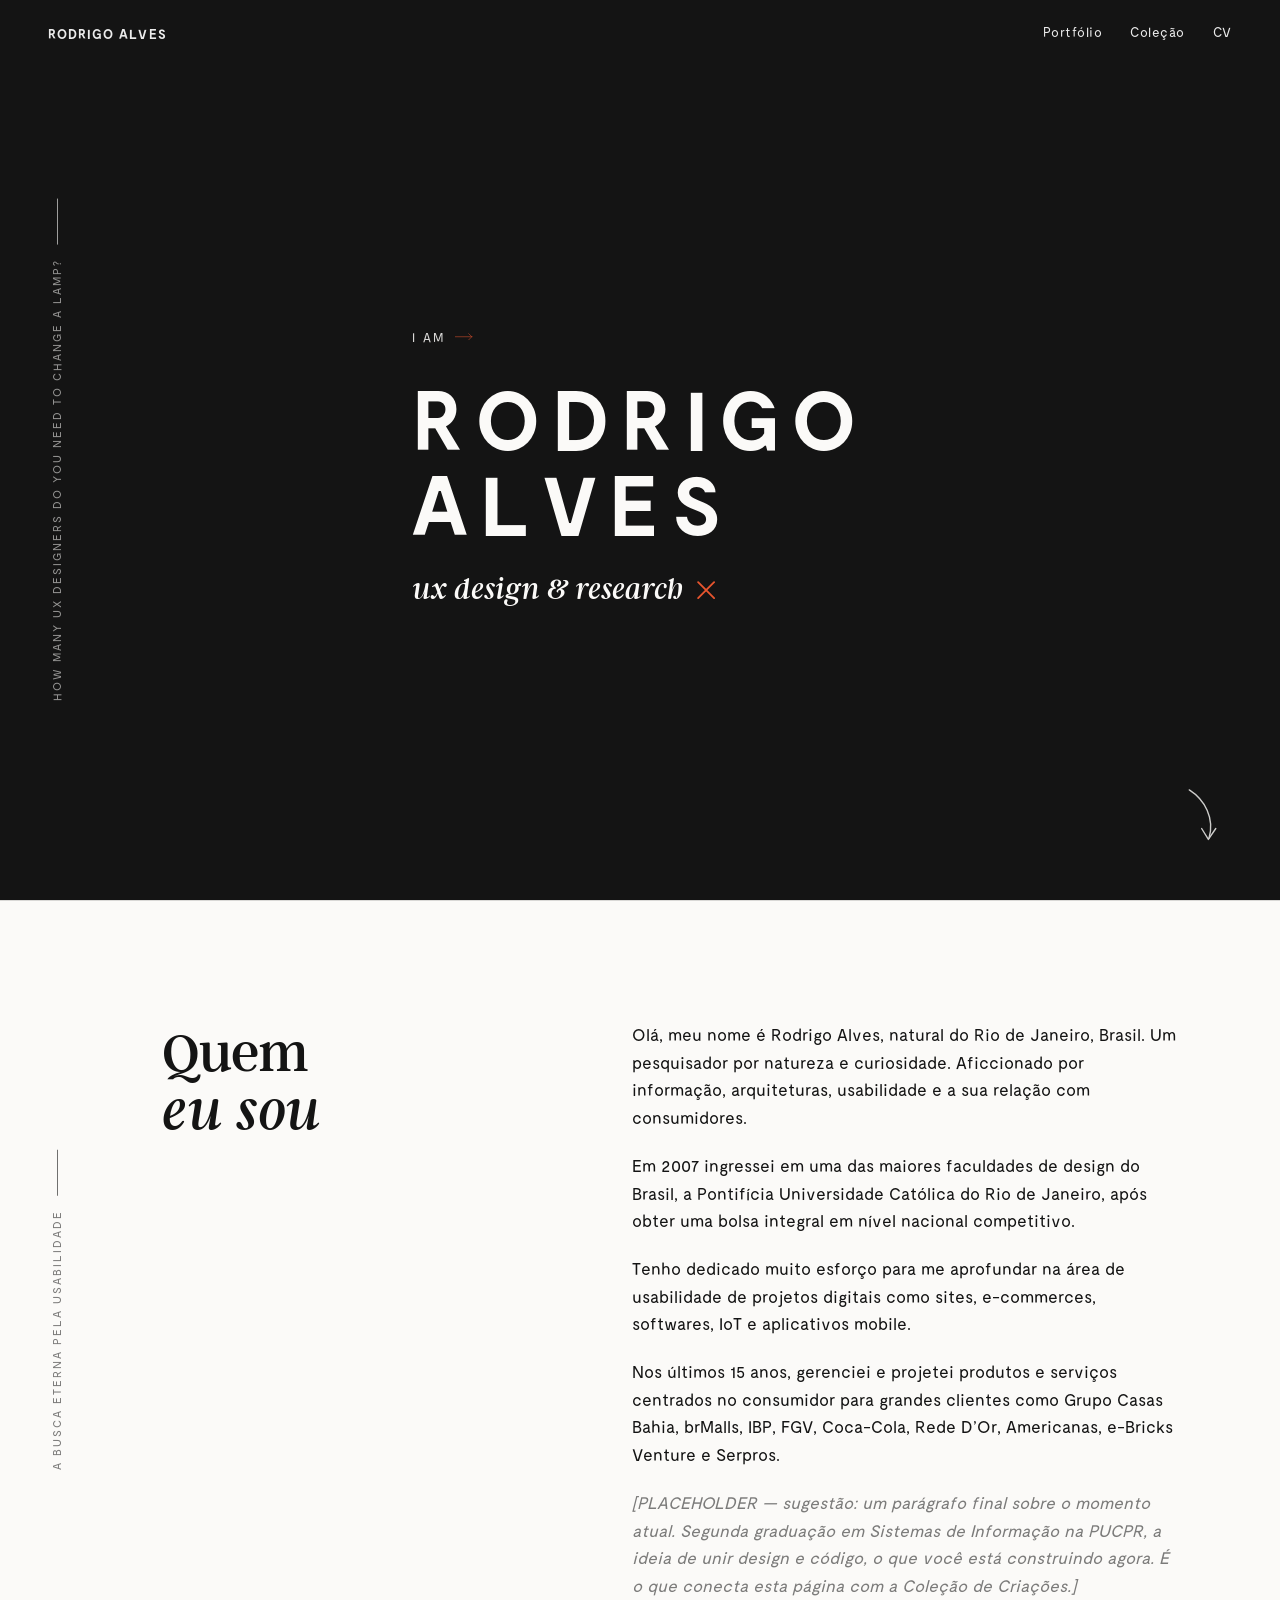
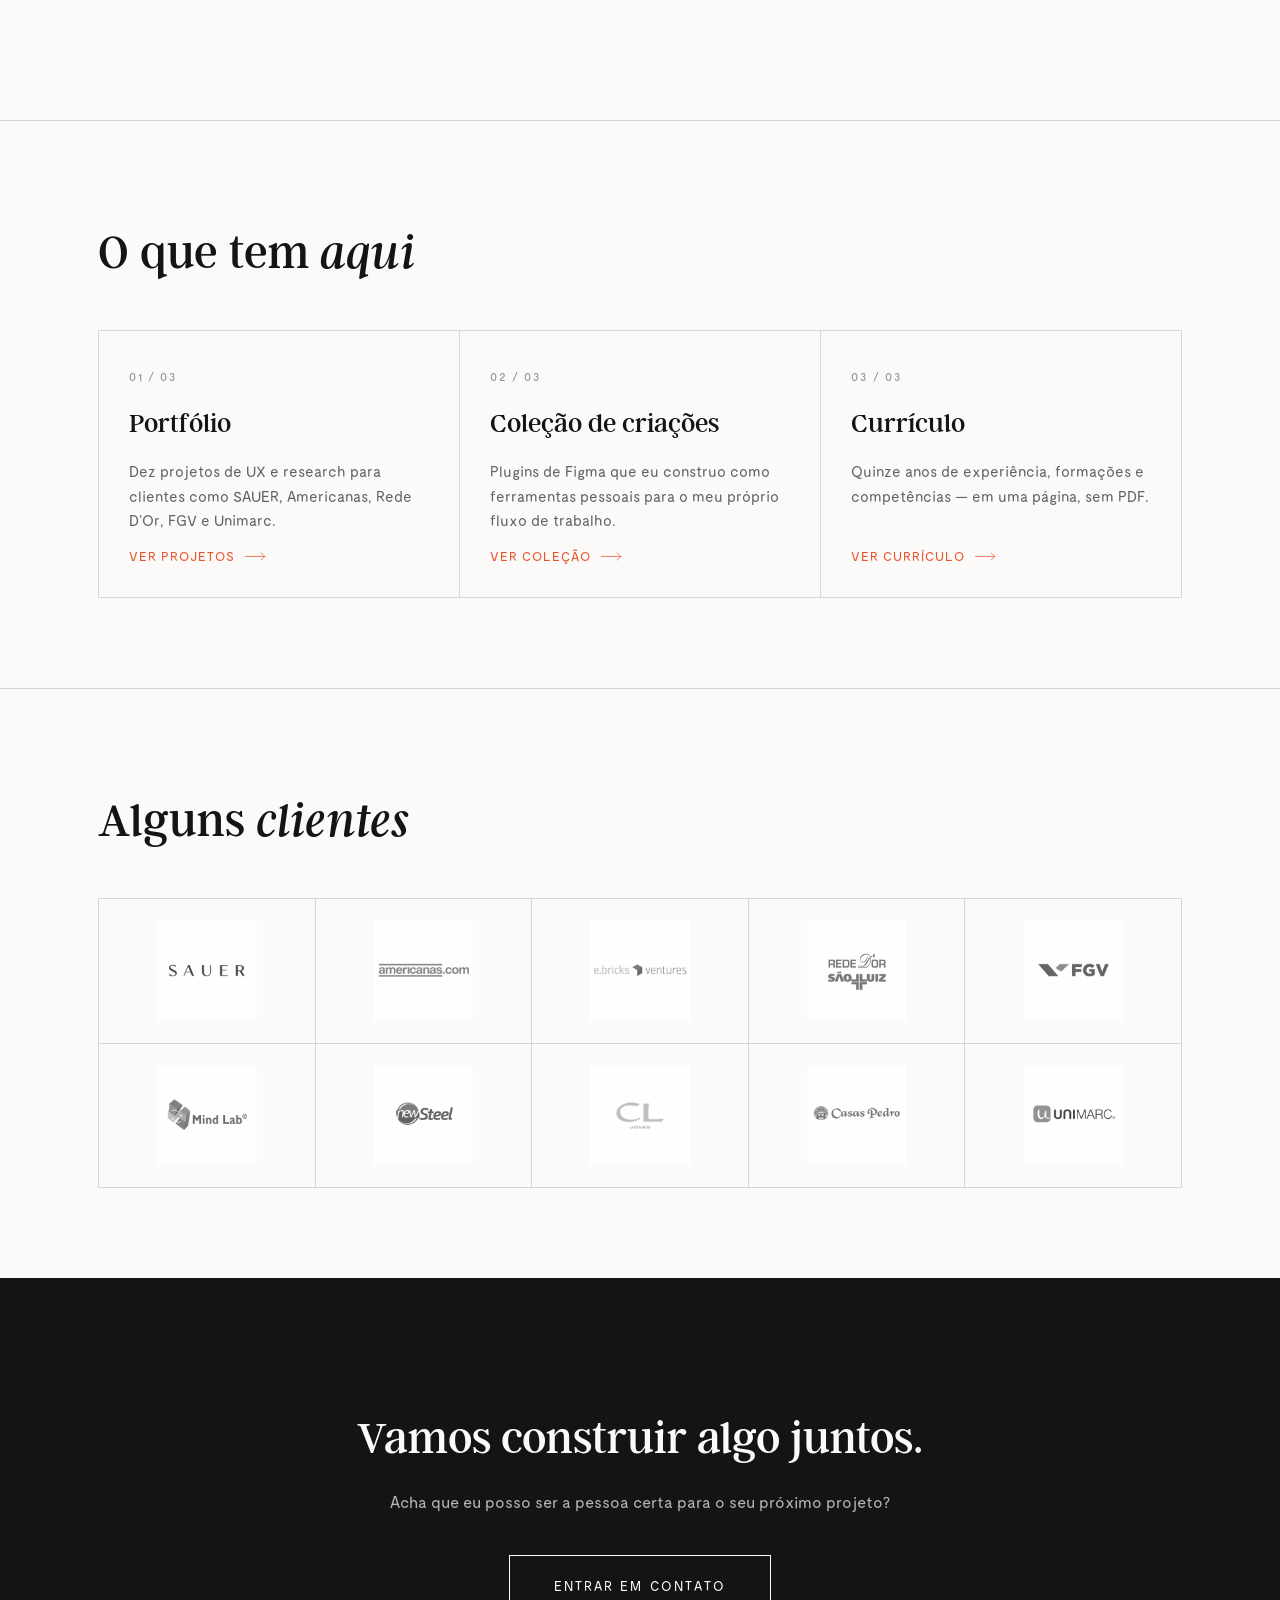
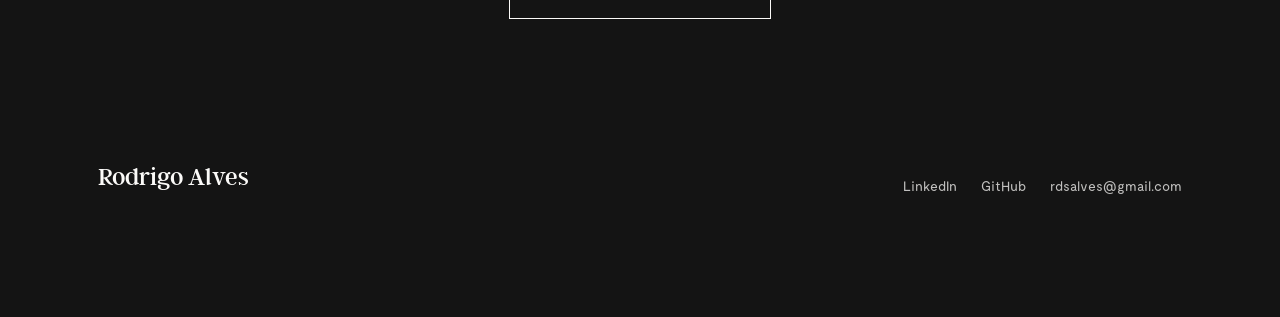
==== index.html @ af87b727 "Standardize all four footers to LinkedIn / GitHub / email Every page footer now carries the same con" ====
<!doctype html>
<html lang="pt-BR">
<head>
  <meta charset="UTF-8" />
  <meta name="viewport" content="width=device-width, initial-scale=1.0" />
  <title>Rodrigo Alves — UX Design &amp; Research</title>
  <meta name="description" content="Rodrigo Alves — designer de produtos digitais com 15 anos de experiência em usabilidade, UX e interfaces. Portfólio, coleção de criações e currículo." />
  <link rel="stylesheet" href="./assets/css/style.css" />
</head>
<body>

  <nav class="site-nav">
    <a href="./index.html" class="brand" aria-current="page">Rodrigo Alves</a>
    <div class="nav-links">
      <a href="./portfolio.html">Portfólio</a>
      <a href="./colecao.html">Coleção</a>
      <a href="./cv.html">CV</a>
    </div>
  </nav>

  <main id="top">

    <!-- ============ HERO / LOCKUP ============ -->
    <section class="panel panel--dark hero lockup">
      <div class="rail">
        <span class="tick" aria-hidden="true"></span>
        <span>How many UX designers do you need to change a lamp?</span>
      </div>
      <div class="wrap">
        <div class="hero-eyebrow">
          I AM
          <svg class="icon" viewBox="0 0 40 16" fill="none" xmlns="http://www.w3.org/2000/svg"><path d="M0 8H38.5M38.5 8L31.5 1M38.5 8L31.5 15" stroke="currentColor" stroke-width="1.4" stroke-linecap="round" stroke-linejoin="round"/></svg>
        </div>
        <h1>Rodrigo<br />Alves</h1>
        <p class="tagline">
          ux design &amp; research
          <svg class="icon" viewBox="0 0 16 16" fill="none" xmlns="http://www.w3.org/2000/svg"><path d="M1 1L15 15M15 1L1 15" stroke="currentColor" stroke-width="1.6" stroke-linecap="round"/></svg>
        </p>
      </div>
      <svg class="hero-scroll" viewBox="0 0 60 60" fill="none" xmlns="http://www.w3.org/2000/svg" style="transform: rotate(45deg);">
        <path d="M4 22C22 18 42 24 52 42" stroke="currentColor" stroke-width="1.4" stroke-linecap="round"/>
        <path d="M40 40.5L52.5 43.5L50 30.5" stroke="currentColor" stroke-width="1.4" stroke-linecap="round" stroke-linejoin="round"/>
      </svg>
    </section>

    <!-- ============ QUEM EU SOU ============ -->
    <section class="panel panel--light" id="sobre">
      <div class="rail">
        <span class="tick" aria-hidden="true"></span>
        <span>A busca eterna pela usabilidade</span>
      </div>
      <div class="wrap">
        <div class="editorial" data-reveal>
          <h2>Quem<br /><em>eu sou</em></h2>
          <div class="editorial-body">
            <p>
              Olá, meu nome é Rodrigo Alves, natural do Rio de Janeiro, Brasil. Um pesquisador
              por natureza e curiosidade. Aficcionado por informação, arquiteturas, usabilidade
              e a sua relação com consumidores.
            </p>
            <p>
              Em 2007 ingressei em uma das maiores faculdades de design do Brasil, a Pontifícia
              Universidade Católica do Rio de Janeiro, após obter uma bolsa integral em nível
              nacional competitivo.
            </p>
            <p>
              Tenho dedicado muito esforço para me aprofundar na área de usabilidade de projetos
              digitais como sites, e-commerces, softwares, IoT e aplicativos mobile.
            </p>
            <p>
              Nos últimos 15 anos, gerenciei e projetei produtos e serviços centrados no
              consumidor para grandes clientes como Grupo Casas Bahia, brMalls, IBP, FGV,
              Coca-Cola, Rede D&rsquo;Or, Americanas, e-Bricks Venture e Serpros.
            </p>
            <p class="placeholder-text">
              [PLACEHOLDER — sugestão: um parágrafo final sobre o momento atual. Segunda graduação
              em Sistemas de Informação na PUCPR, a ideia de unir design e código, o que você está
              construindo agora. É o que conecta esta página com a Coleção de Criações.]
            </p>
          </div>
        </div>
      </div>
    </section>

    <!-- ============ ÍNDICE / NAVEGAÇÃO ============ -->
    <section class="panel panel--light panel--tight">
      <div class="wrap">
        <div class="index-heading" data-reveal style="padding-left:0;">
          <h2>O que tem <em>aqui</em></h2>
        </div>
        <div class="nav-grid" data-reveal>

          <a class="nav-card" href="./portfolio.html">
            <span class="num">01 / 03</span>
            <h3>Portfólio</h3>
            <p>Dez projetos de UX e research para clientes como SAUER, Americanas, Rede D&rsquo;Or, FGV e Unimarc.</p>
            <span class="go">Ver projetos
              <svg class="icon" viewBox="0 0 40 16" fill="none" xmlns="http://www.w3.org/2000/svg"><path d="M0 8H38.5M38.5 8L31.5 1M38.5 8L31.5 15" stroke="currentColor" stroke-width="1.4" stroke-linecap="round" stroke-linejoin="round"/></svg>
            </span>
          </a>

          <a class="nav-card" href="./colecao.html">
            <span class="num">02 / 03</span>
            <h3>Coleção de criações</h3>
            <p>Plugins de Figma que eu construo como ferramentas pessoais para o meu próprio fluxo de trabalho.</p>
            <span class="go">Ver coleção
              <svg class="icon" viewBox="0 0 40 16" fill="none" xmlns="http://www.w3.org/2000/svg"><path d="M0 8H38.5M38.5 8L31.5 1M38.5 8L31.5 15" stroke="currentColor" stroke-width="1.4" stroke-linecap="round" stroke-linejoin="round"/></svg>
            </span>
          </a>

          <a class="nav-card" href="./cv.html">
            <span class="num">03 / 03</span>
            <h3>Currículo</h3>
            <p>Quinze anos de experiência, formações e competências — em uma página, sem PDF.</p>
            <span class="go">Ver currículo
              <svg class="icon" viewBox="0 0 40 16" fill="none" xmlns="http://www.w3.org/2000/svg"><path d="M0 8H38.5M38.5 8L31.5 1M38.5 8L31.5 15" stroke="currentColor" stroke-width="1.4" stroke-linecap="round" stroke-linejoin="round"/></svg>
            </span>
          </a>

        </div>
      </div>
    </section>

    <!-- ============ CLIENTES ============ -->
    <section class="panel panel--light panel--tight">
      <div class="wrap">
        <div class="index-heading" data-reveal style="padding-left:0;">
          <h2>Alguns <em>clientes</em></h2>
        </div>
        <div class="logo-grid" data-reveal>
          <div class="logo-cell"><img src="./assets/img/logos/sauer.png" alt="SAUER" /></div>
          <div class="logo-cell"><img src="./assets/img/logos/americanas.png" alt="Americanas.com" /></div>
          <div class="logo-cell"><img src="./assets/img/logos/ebricks.png" alt="e.bricks ventures" /></div>
          <div class="logo-cell"><img src="./assets/img/logos/redeor.png" alt="Rede D'Or São Luiz" /></div>
          <div class="logo-cell"><img src="./assets/img/logos/fgv.png" alt="FGV" /></div>
          <div class="logo-cell"><img src="./assets/img/logos/mindlab.png" alt="Mind Lab" /></div>
          <div class="logo-cell"><img src="./assets/img/logos/newsteel.png" alt="NewSteel" /></div>
          <div class="logo-cell"><img src="./assets/img/logos/cljoias.png" alt="CL Joias" /></div>
          <div class="logo-cell"><img src="./assets/img/logos/casaspedro.png" alt="Casas Pedro" /></div>
          <div class="logo-cell"><img src="./assets/img/logos/unimarc.png" alt="Unimarc" /></div>
        </div>
      </div>
    </section>

  </main>

  <footer class="panel panel--dark" id="contato">
    <div class="wrap">
      <div class="closing" data-reveal style="padding:0;">
        <h2>Vamos construir algo juntos.</h2>
        <p>Acha que eu posso ser a pessoa certa para o seu próximo projeto?</p>
        <a class="btn-box" href="mailto:rdsalves@gmail.com">Entrar em contato</a>
      </div>
      <div class="site-footer" style="padding-bottom:0; margin-top:72px;">
        <span class="mark">Rodrigo Alves</span>
        <div class="links">
          <a href="https://www.linkedin.com/in/rdsalves" target="_blank" rel="noopener">LinkedIn</a>
          <a href="https://github.com/rdsalvesPUC" target="_blank" rel="noopener">GitHub</a>
          <a href="mailto:rdsalves@gmail.com">rdsalves@gmail.com</a>
        </div>
      </div>
    </div>
  </footer>

  <script src="./assets/js/script.js"></script>
</body>
</html>
---- assets/css/style.css ----
/* ==========================================================================
   Rodrigo Alves — Coleção de Criações — v2 "Editorial"
   Adaptado da identidade visual do portfólio pessoal (ArgentCF + Moderat,
   preto/branco/coral, tipografia editorial, wayfinding rotacionado).
   ========================================================================== */

@font-face {
  font-family: "Argent CF";
  src: url("../fonts/ArgentCF-Light.woff2") format("woff2");
  font-weight: 300;
  font-style: normal;
  font-display: swap;
}
@font-face {
  font-family: "Argent CF";
  src: url("../fonts/ArgentCF-LightItalic.woff2") format("woff2");
  font-weight: 300;
  font-style: italic;
  font-display: swap;
}
@font-face {
  font-family: "Argent CF";
  src: url("../fonts/ArgentCF-Regular.woff2") format("woff2");
  font-weight: 400;
  font-style: normal;
  font-display: swap;
}
@font-face {
  font-family: "Argent CF";
  src: url("../fonts/ArgentCF-RegularItalic.woff2") format("woff2");
  font-weight: 400;
  font-style: italic;
  font-display: swap;
}
@font-face {
  font-family: "Argent CF";
  src: url("../fonts/ArgentCF-DemiBold.woff2") format("woff2");
  font-weight: 600;
  font-style: normal;
  font-display: swap;
}
@font-face {
  font-family: "Argent CF";
  src: url("../fonts/ArgentCF-ExtraBold.woff2") format("woff2");
  font-weight: 800;
  font-style: normal;
  font-display: swap;
}
@font-face {
  font-family: "Moderat";
  src: url("../fonts/Moderat-Regular.woff2") format("woff2");
  font-weight: 400;
  font-style: normal;
  font-display: swap;
}
@font-face {
  font-family: "Moderat";
  src: url("../fonts/Moderat-Bold.woff2") format("woff2");
  font-weight: 700;
  font-style: normal;
  font-display: swap;
}

:root {
  --ink: #141414;
  --ink-soft: #2a2a2a;
  --paper: #fbfaf8;
  --paper-dim: #efece7;
  --coral: #e8552e;
  --line: rgba(20, 20, 20, 0.15);
  --line-on-dark: rgba(251, 250, 248, 0.18);
  --serif: "Argent CF", Georgia, "Times New Roman", serif;
  --sans: "Moderat", -apple-system, BlinkMacSystemFont, "Segoe UI", sans-serif;
  --gutter: 48px;
}

* {
  box-sizing: border-box;
}

html {
  scroll-behavior: smooth;
}

body {
  margin: 0;
  background: var(--paper);
  color: var(--ink);
  font-family: var(--sans);
  font-size: 16px;
  line-height: 1.65;
  -webkit-font-smoothing: antialiased;
}

img {
  max-width: 100%;
  display: block;
}

a {
  color: inherit;
}

.icon {
  width: 1em;
  height: 1em;
  display: inline-block;
  vertical-align: middle;
}

.wrap {
  max-width: 1180px;
  margin: 0 auto;
  padding: 0 var(--gutter);
}

@media (max-width: 720px) {
  :root {
    --gutter: 24px;
  }
}

/* ---------- Rail: vertical rotated wayfinding label ---------- */

.rail {
  position: absolute;
  left: var(--gutter);
  top: 50%;
  transform: translateY(-50%);
  display: flex;
  flex-direction: column;
  align-items: center;
  gap: 14px;
}

.rail .tick {
  width: 1px;
  height: 46px;
  background: currentColor;
  opacity: 0.6;
}

.rail span {
  writing-mode: vertical-rl;
  transform: rotate(180deg);
  font-family: var(--sans);
  font-size: 0.7rem;
  letter-spacing: 0.18em;
  text-transform: uppercase;
  opacity: 0.55;
  white-space: nowrap;
}

@media (max-width: 720px) {
  .rail {
    display: none;
  }
}

/* ---------- Nav ---------- */

.site-nav {
  position: fixed;
  top: 0;
  left: 0;
  right: 0;
  z-index: 30;
  display: flex;
  justify-content: space-between;
  align-items: center;
  gap: 16px;
  padding: 22px var(--gutter);
  mix-blend-mode: difference;
  color: #fff;
  font-family: var(--sans);
  font-size: 0.82rem;
  letter-spacing: 0.04em;
}

.site-nav a {
  text-decoration: none;
  color: inherit;
}

.site-nav .nav-links {
  display: flex;
  gap: 28px;
}

.site-nav .nav-links a {
  padding-bottom: 3px;
  border-bottom: 1px solid transparent;
}

.site-nav .nav-links a:hover {
  border-bottom-color: currentColor;
}

.site-nav .nav-links a[aria-current="page"] {
  border-bottom-color: currentColor;
}

.site-nav .brand {
  font-weight: 700;
  text-transform: uppercase;
  letter-spacing: 0.08em;
  white-space: nowrap;
}

@media (max-width: 620px) {
  .site-nav {
    font-size: 0.74rem;
    padding: 16px var(--gutter);
  }
  .site-nav .nav-links {
    gap: 16px;
  }
}

/* ---------- Panels (full-bleed alternating sections) ---------- */

.panel {
  position: relative;
  padding: 120px 0;
  overflow: hidden;
}

.panel--dark {
  background: var(--ink);
  color: var(--paper);
}

.panel--light {
  background: var(--paper);
  color: var(--ink);
}

.panel--tight {
  padding: 90px 0;
}

.panel + .panel {
  border-top: 1px solid var(--line);
}

.panel--dark + .panel--dark {
  border-top-color: var(--line-on-dark);
}

/* ---------- Hero ---------- */

.hero {
  min-height: 100vh;
  display: flex;
  align-items: center;
  padding-top: 120px;
  padding-bottom: 80px;
}

.hero-eyebrow {
  display: flex;
  align-items: center;
  gap: 10px;
  font-size: 0.78rem;
  letter-spacing: 0.18em;
  text-transform: uppercase;
  margin-bottom: 28px;
  color: var(--paper);
  opacity: 0.85;
}

.hero-eyebrow .icon {
  color: var(--coral);
  width: 1.4em;
  height: 0.6em;
}

.hero h1 {
  font-family: var(--sans);
  font-weight: 700;
  text-transform: uppercase;
  letter-spacing: 0.01em;
  font-size: clamp(2.6rem, 8vw, 5.6rem);
  line-height: 0.98;
  margin: 0 0 28px;
}

.hero .tagline {
  font-family: var(--serif);
  font-style: italic;
  font-weight: 400;
  font-size: clamp(1.3rem, 2.6vw, 1.9rem);
  max-width: 20ch;
  margin: 0;
  display: flex;
  align-items: baseline;
  gap: 14px;
}

.hero .tagline .icon {
  color: var(--coral);
  font-style: normal;
  width: 0.6em;
  height: 0.6em;
}

.hero-scroll {
  position: absolute;
  right: var(--gutter);
  bottom: 56px;
  width: 60px;
  height: 60px;
  color: var(--paper);
  opacity: 0.8;
}

/* ---------- Editorial intro (title col + text col) ---------- */

.editorial {
  display: grid;
  grid-template-columns: 0.85fr 1.15fr;
  gap: 64px;
  padding-left: 64px;
}

.editorial h2 {
  font-family: var(--serif);
  font-size: clamp(2.4rem, 5vw, 3.6rem);
  font-weight: 400;
  line-height: 1;
  margin: 0;
}

.editorial h2 em {
  font-style: italic;
  font-weight: 400;
}

.editorial-body p {
  margin: 0 0 20px;
  font-size: 1.05rem;
  max-width: 56ch;
}

.editorial-body p:last-child {
  margin-bottom: 0;
}

.editorial-body p.placeholder-text {
  font-style: italic;
  opacity: 0.55;
}

@media (max-width: 860px) {
  .editorial {
    grid-template-columns: 1fr;
    padding-left: 0;
    gap: 28px;
  }
}

/* ---------- Index grid (bordered, like the client-logo grid) ---------- */

.index-heading {
  padding-left: 64px;
  margin-bottom: 40px;
}

.index-heading h2 {
  font-family: var(--serif);
  font-size: clamp(2.2rem, 4.5vw, 3rem);
  font-weight: 400;
  margin: 0 0 10px;
}

.index-heading p {
  margin: 0;
  opacity: 0.6;
}

.index-grid {
  display: grid;
  grid-template-columns: repeat(3, 1fr);
  border-top: 1px solid var(--line);
  border-left: 1px solid var(--line);
  margin-left: 64px;
}

.index-cell {
  border-right: 1px solid var(--line);
  border-bottom: 1px solid var(--line);
  padding: 40px 28px;
  display: flex;
  flex-direction: column;
  justify-content: space-between;
  gap: 40px;
  min-height: 180px;
  text-decoration: none;
  color: inherit;
  transition: background 0.2s ease;
}

.index-cell:hover {
  background: var(--paper-dim);
}

.index-cell .num {
  font-family: var(--sans);
  font-size: 0.78rem;
  letter-spacing: 0.1em;
  opacity: 0.5;
}

.index-cell .name {
  font-family: var(--serif);
  font-size: 1.4rem;
  display: flex;
  align-items: center;
  justify-content: space-between;
  gap: 12px;
}

.index-cell .name .icon {
  color: var(--coral);
  width: 1.3em;
  height: 0.55em;
  flex-shrink: 0;
}

@media (max-width: 860px) {
  .index-grid,
  .index-heading {
    margin-left: 0;
    padding-left: 0;
  }
  .index-grid {
    grid-template-columns: 1fr;
  }
}

/* ---------- Case-study spreads ---------- */

.spread {
  display: grid;
  grid-template-columns: 1fr 1fr;
  align-items: stretch;
  min-height: 100vh;
}

.spread-media {
  position: relative;
  background: linear-gradient(135deg, rgba(255, 255, 255, 0.06), rgba(255, 255, 255, 0));
  display: flex;
  align-items: center;
  justify-content: center;
  padding: 64px;
  min-height: 420px;
}

.panel--light .spread-media {
  background: linear-gradient(135deg, var(--paper-dim), var(--paper));
}

.spread-media .frame {
  width: 100%;
  aspect-ratio: 4/3;
  border: 1px dashed var(--line);
  display: flex;
  align-items: center;
  justify-content: center;
  text-align: center;
  font-size: 0.85rem;
  opacity: 0.6;
  padding: 20px;
}

.panel--dark .spread-media .frame {
  border-color: var(--line-on-dark);
}

.spread-media img {
  width: 100%;
  height: 100%;
  object-fit: cover;
}

.project-tag {
  position: absolute;
  left: 40px;
  bottom: 40px;
  background: var(--paper);
  color: var(--ink);
  font-size: 0.72rem;
  letter-spacing: 0.1em;
  text-transform: uppercase;
  padding: 10px 16px;
}

.panel--light .project-tag {
  background: var(--ink);
  color: var(--paper);
}

.spread-content {
  display: flex;
  flex-direction: column;
  justify-content: center;
  padding: 64px 72px;
}

.spread-content h3 {
  font-family: var(--serif);
  font-weight: 400;
  font-size: clamp(1.7rem, 3.2vw, 2.4rem);
  line-height: 1.15;
  margin: 0 0 28px;
}

.spread-content h3 em {
  font-style: italic;
}

.spread-block {
  margin-bottom: 22px;
}

.spread-block:last-of-type {
  margin-bottom: 28px;
}

.spread-block h4 {
  font-size: 0.72rem;
  text-transform: uppercase;
  letter-spacing: 0.14em;
  opacity: 0.5;
  margin: 0 0 8px;
  font-weight: 400;
}

.spread-block p {
  margin: 0;
  max-width: 52ch;
}

.spread-block p.placeholder-text {
  font-style: italic;
  opacity: 0.55;
}

.tag-list {
  display: flex;
  flex-wrap: wrap;
  gap: 8px;
}

.tag {
  font-size: 0.72rem;
  letter-spacing: 0.04em;
  padding: 6px 12px;
  border: 1px solid var(--line);
  border-radius: 999px;
}

.panel--dark .tag {
  border-color: var(--line-on-dark);
}

.btn-circle {
  width: 118px;
  height: 118px;
  border-radius: 50%;
  border: 1px solid currentColor;
  display: flex;
  align-items: center;
  justify-content: center;
  text-align: center;
  text-decoration: none;
  color: inherit;
  font-family: var(--sans);
  font-size: 0.82rem;
  font-weight: 700;
  letter-spacing: 0.02em;
  flex-shrink: 0;
  transition: background 0.2s ease, color 0.2s ease;
}

.panel--dark .btn-circle:hover {
  background: var(--paper);
  color: var(--ink);
}

.panel--light .btn-circle:hover {
  background: var(--ink);
  color: var(--paper);
}

.spread-actions {
  display: flex;
  align-items: center;
  gap: 20px;
  flex-wrap: wrap;
}

.text-link {
  font-size: 0.9rem;
  text-decoration: none;
  border-bottom: 1px solid currentColor;
  padding-bottom: 2px;
  color: inherit;
}

.spread--reverse .spread-media {
  order: 2;
}

.spread--reverse .spread-content {
  order: 1;
}

@media (max-width: 860px) {
  .spread {
    grid-template-columns: 1fr;
    min-height: 0;
  }
  .spread--reverse .spread-media,
  .spread--reverse .spread-content {
    order: initial;
  }
  .spread-media {
    padding: 40px var(--gutter) 0;
  }
  .spread-content {
    padding: 40px var(--gutter) 64px;
  }
  .project-tag {
    left: calc(var(--gutter) + 16px);
  }
}

/* ---------- Footer ---------- */

.site-footer {
  padding: 64px 0 48px;
  display: flex;
  justify-content: space-between;
  align-items: flex-end;
  flex-wrap: wrap;
  gap: 24px;
}

.site-footer .mark {
  font-family: var(--serif);
  font-size: 1.6rem;
}

.site-footer .links {
  display: flex;
  gap: 24px;
  flex-wrap: wrap;
}

.site-footer a {
  text-decoration: none;
  font-size: 0.85rem;
  opacity: 0.75;
}

.site-footer a:hover {
  opacity: 1;
}

/* ---------- Reveal on scroll (progressive enhancement) ---------- */

.reveal-ready {
  opacity: 0;
  transform: translateY(20px);
  transition: opacity 0.7s ease, transform 0.7s ease;
}

.reveal-ready.is-visible {
  opacity: 1;
  transform: translateY(0);
}

/* ==========================================================================
   v3 — multipage additions
   ========================================================================== */

/* ---------- Page hero (secondary pages) ---------- */

.page-hero {
  min-height: 62vh;
  display: flex;
  align-items: flex-end;
  padding-top: 140px;
  padding-bottom: 64px;
}

.page-hero h1 {
  font-family: var(--serif);
  font-weight: 400;
  font-size: clamp(2.8rem, 8vw, 5.4rem);
  line-height: 0.98;
  margin: 0 0 20px;
}

.page-hero h1 em {
  font-style: italic;
}

.page-hero .lede {
  font-size: 1.08rem;
  max-width: 54ch;
  opacity: 0.75;
  margin: 0;
}

/* ---------- Home: name lockup ---------- */

.lockup h1 {
  font-family: var(--sans);
  font-weight: 700;
  text-transform: uppercase;
  font-size: clamp(2.4rem, 7.5vw, 5.2rem);
  line-height: 1.02;
  letter-spacing: 0.14em;
  margin: 0 0 18px;
}

@media (max-width: 620px) {
  .lockup h1 {
    letter-spacing: 0.06em;
  }
}

/* ---------- Nav cards (home index) ---------- */

.nav-grid {
  display: grid;
  grid-template-columns: repeat(3, 1fr);
  border-top: 1px solid var(--line);
  border-left: 1px solid var(--line);
}

.panel--dark .nav-grid {
  border-top-color: var(--line-on-dark);
  border-left-color: var(--line-on-dark);
}

.nav-card {
  border-right: 1px solid var(--line);
  border-bottom: 1px solid var(--line);
  padding: 36px 30px 30px;
  display: flex;
  flex-direction: column;
  gap: 14px;
  min-height: 230px;
  text-decoration: none;
  color: inherit;
  transition: background 0.25s ease;
}

.panel--dark .nav-card {
  border-right-color: var(--line-on-dark);
  border-bottom-color: var(--line-on-dark);
}

.nav-card:hover {
  background: var(--paper-dim);
}

.panel--dark .nav-card:hover {
  background: rgba(251, 250, 248, 0.05);
}

.nav-card .num {
  font-size: 0.74rem;
  letter-spacing: 0.14em;
  opacity: 0.45;
}

.nav-card h3 {
  font-family: var(--serif);
  font-weight: 400;
  font-size: 1.7rem;
  margin: 0;
}

.nav-card p {
  margin: 0;
  font-size: 0.92rem;
  opacity: 0.65;
  flex-grow: 1;
}

.nav-card .go {
  display: flex;
  align-items: center;
  gap: 10px;
  font-size: 0.8rem;
  letter-spacing: 0.08em;
  text-transform: uppercase;
  color: var(--coral);
}

.nav-card .go .icon {
  width: 1.6em;
  height: 0.7em;
}

@media (max-width: 860px) {
  .nav-grid {
    grid-template-columns: 1fr;
  }
  .nav-card {
    min-height: 0;
  }
}

/* ---------- Client logo grid ---------- */

.logo-grid {
  display: grid;
  grid-template-columns: repeat(5, 1fr);
  border-top: 1px solid var(--line);
  border-left: 1px solid var(--line);
}

.logo-cell {
  border-right: 1px solid var(--line);
  border-bottom: 1px solid var(--line);
  aspect-ratio: 3 / 2;
  display: flex;
  align-items: center;
  justify-content: center;
  padding: 22px;
}

.logo-cell img {
  max-width: 100%;
  max-height: 100%;
  width: auto;
  object-fit: contain;
  filter: grayscale(1);
  opacity: 0.75;
  transition: opacity 0.25s ease;
  /* os PNGs vêm do PDF com fundo branco opaco; multiply "apaga" esse fundo
     contra o papel off-white em vez de deixar caixinhas brancas visíveis.
     Só funciona sobre fundo claro — a grade de logos só aparece em painéis claros. */
  mix-blend-mode: multiply;
}

.logo-cell:hover img {
  opacity: 1;
}

@media (max-width: 860px) {
  .logo-grid {
    grid-template-columns: repeat(2, 1fr);
  }
}

/* ---------- Spread media with real images ---------- */

.spread-media.has-image {
  padding: 0;
  background: var(--ink);
}

.spread-media.has-image img {
  width: 100%;
  height: 100%;
  min-height: 460px;
  object-fit: cover;
}

.spread-extra {
  display: grid;
  grid-template-columns: repeat(auto-fit, minmax(220px, 1fr));
  gap: 16px;
  margin-top: 28px;
}

.spread-extra figure {
  margin: 0;
}

.spread-extra img {
  width: 100%;
  border: 1px solid var(--line);
}

.panel--dark .spread-extra img {
  border-color: var(--line-on-dark);
}

.spread-extra figcaption {
  font-size: 0.74rem;
  letter-spacing: 0.06em;
  text-transform: uppercase;
  opacity: 0.5;
  margin-top: 8px;
}

.spread-note {
  margin-top: 26px;
  padding-top: 18px;
  border-top: 1px solid var(--line);
  font-size: 0.84rem;
  opacity: 0.55;
  max-width: 52ch;
}

.panel--dark .spread-note {
  border-top-color: var(--line-on-dark);
}

.spread-note strong {
  display: block;
  font-weight: 400;
  font-size: 0.72rem;
  letter-spacing: 0.14em;
  text-transform: uppercase;
  color: var(--coral);
  margin-bottom: 6px;
}

/* work screenshot inside content column */
.work-shot {
  margin: 0 0 26px;
}

.work-shot img {
  width: 100%;
  border: 1px solid var(--line);
}

.panel--dark .work-shot img {
  border-color: var(--line-on-dark);
}

/* ---------- CV ---------- */

.cv-layout {
  display: grid;
  grid-template-columns: 0.8fr 1.7fr;
  gap: 72px;
  align-items: start;
}

.cv-side section {
  margin-bottom: 34px;
}

.cv-side h2 {
  font-size: 0.74rem;
  letter-spacing: 0.16em;
  text-transform: uppercase;
  color: var(--coral);
  margin: 0 0 12px;
  font-weight: 400;
  font-family: var(--sans);
}

.cv-side ul {
  list-style: none;
  margin: 0;
  padding: 0;
}

.cv-side li {
  font-size: 0.92rem;
  padding: 3px 0;
  opacity: 0.8;
}

.cv-side a {
  text-decoration: none;
  border-bottom: 1px solid var(--line);
}

.cv-main h2 {
  font-family: var(--serif);
  font-weight: 400;
  font-size: clamp(2rem, 4vw, 2.8rem);
  margin: 0 0 32px;
}

.cv-main h2 em {
  font-style: italic;
}

.cv-main h2 + .cv-entry {
  border-top: 1px solid var(--line);
}

.cv-entry {
  border-bottom: 1px solid var(--line);
  padding: 26px 0;
}

.cv-entry .role-head {
  display: flex;
  justify-content: space-between;
  align-items: baseline;
  gap: 20px;
  flex-wrap: wrap;
  margin-bottom: 4px;
}

.cv-entry h3 {
  font-family: var(--sans);
  font-weight: 700;
  font-size: 1.05rem;
  letter-spacing: 0.04em;
  text-transform: uppercase;
  margin: 0;
}

.cv-entry .period {
  font-size: 0.8rem;
  letter-spacing: 0.08em;
  opacity: 0.55;
  white-space: nowrap;
}

.cv-entry .role {
  font-size: 0.82rem;
  letter-spacing: 0.12em;
  text-transform: uppercase;
  opacity: 0.7;
  margin: 0 0 12px;
}

.cv-entry p {
  margin: 0 0 10px;
  max-width: 62ch;
  font-size: 0.95rem;
}

.cv-entry ul {
  margin: 10px 0 0;
  padding-left: 18px;
  max-width: 62ch;
}

.cv-entry li {
  font-size: 0.92rem;
  margin-bottom: 6px;
  opacity: 0.85;
}

.cv-entry.is-placeholder {
  border-left: 2px solid var(--coral);
  padding-left: 20px;
}

.cv-section + .cv-section {
  margin-top: 64px;
}

@media (max-width: 860px) {
  .cv-layout {
    grid-template-columns: 1fr;
    gap: 44px;
  }
}

/* ---------- Closing / contact ---------- */

.closing {
  text-align: center;
  padding: 120px 0;
}

.closing h2 {
  font-family: var(--serif);
  font-weight: 400;
  font-size: clamp(1.8rem, 4vw, 2.9rem);
  margin: 0 0 14px;
}

.closing p {
  margin: 0 0 40px;
  opacity: 0.7;
}

.btn-box {
  display: inline-block;
  border: 1px solid currentColor;
  padding: 20px 44px;
  text-decoration: none;
  color: inherit;
  font-size: 0.82rem;
  letter-spacing: 0.16em;
  text-transform: uppercase;
  transition: background 0.2s ease, color 0.2s ease;
}

.panel--light .btn-box:hover {
  background: var(--ink);
  color: var(--paper);
}

.panel--dark .btn-box:hover {
  background: var(--paper);
  color: var(--ink);
}
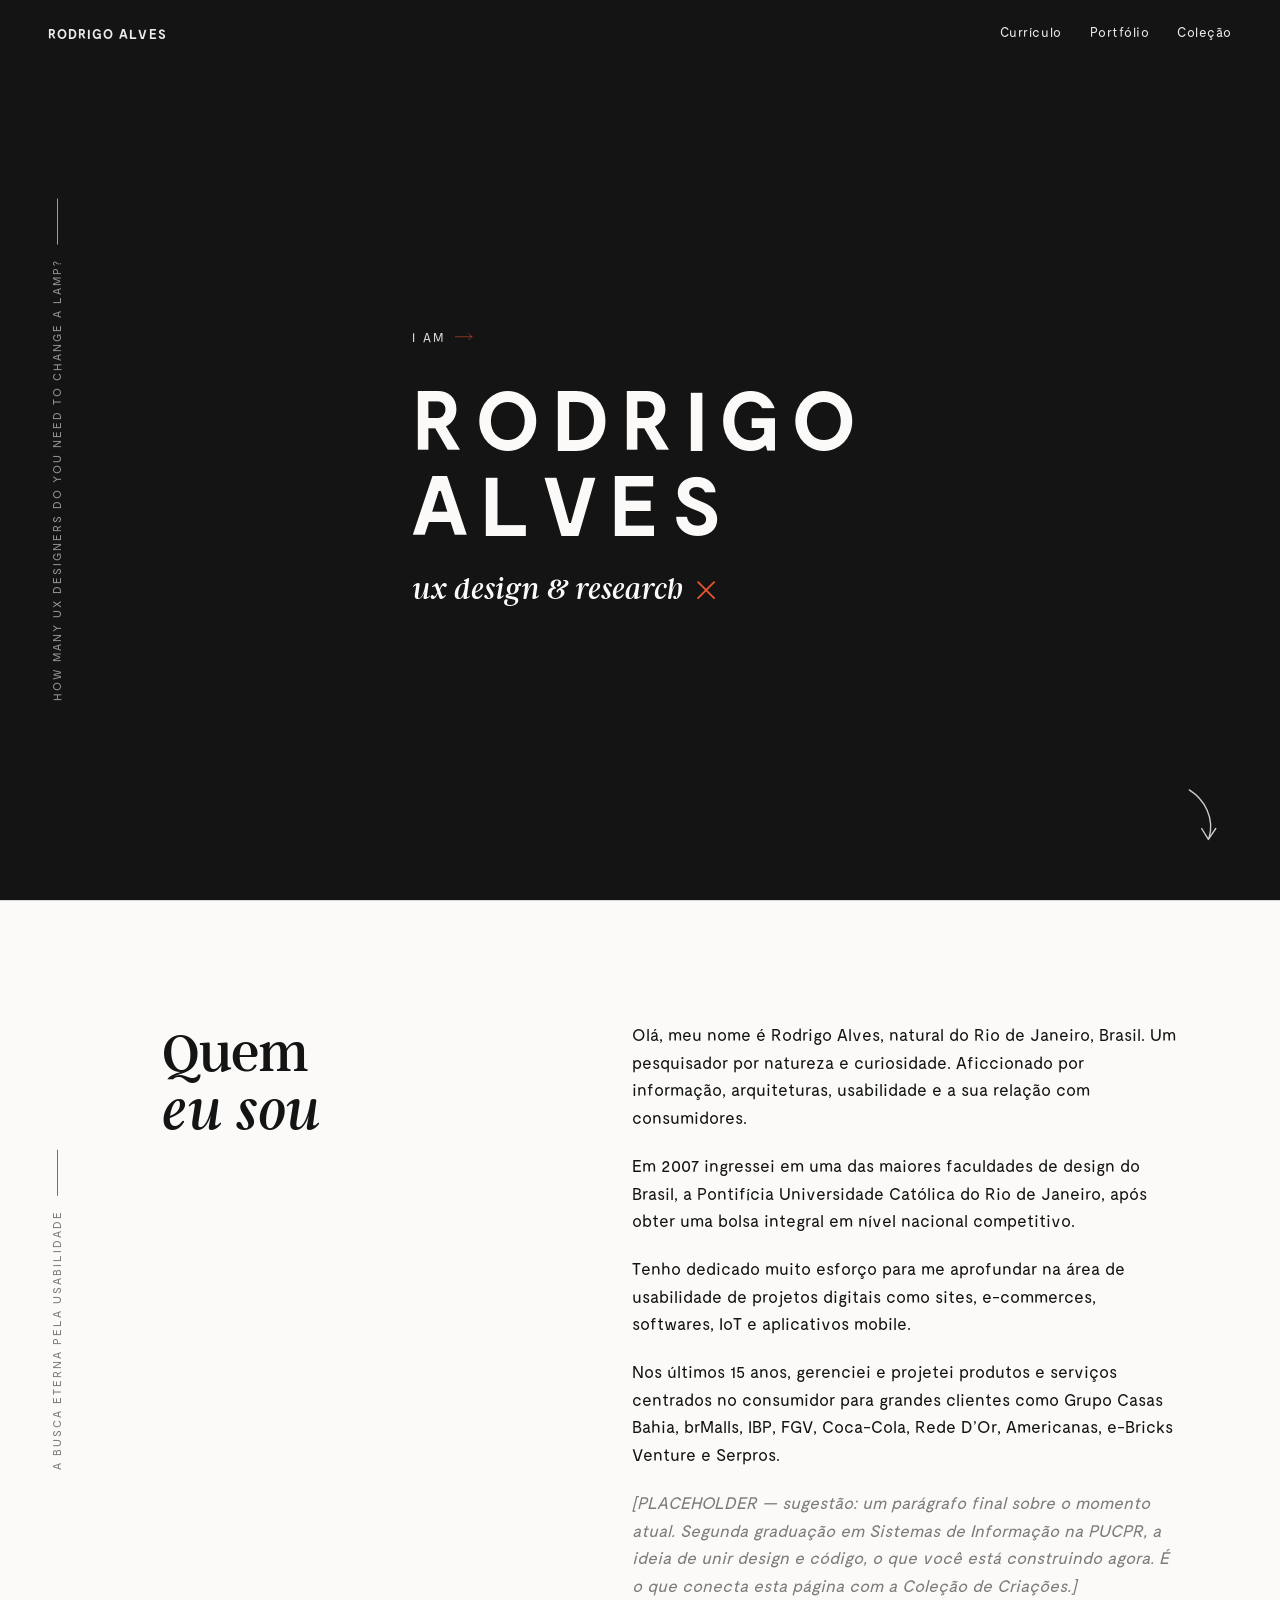
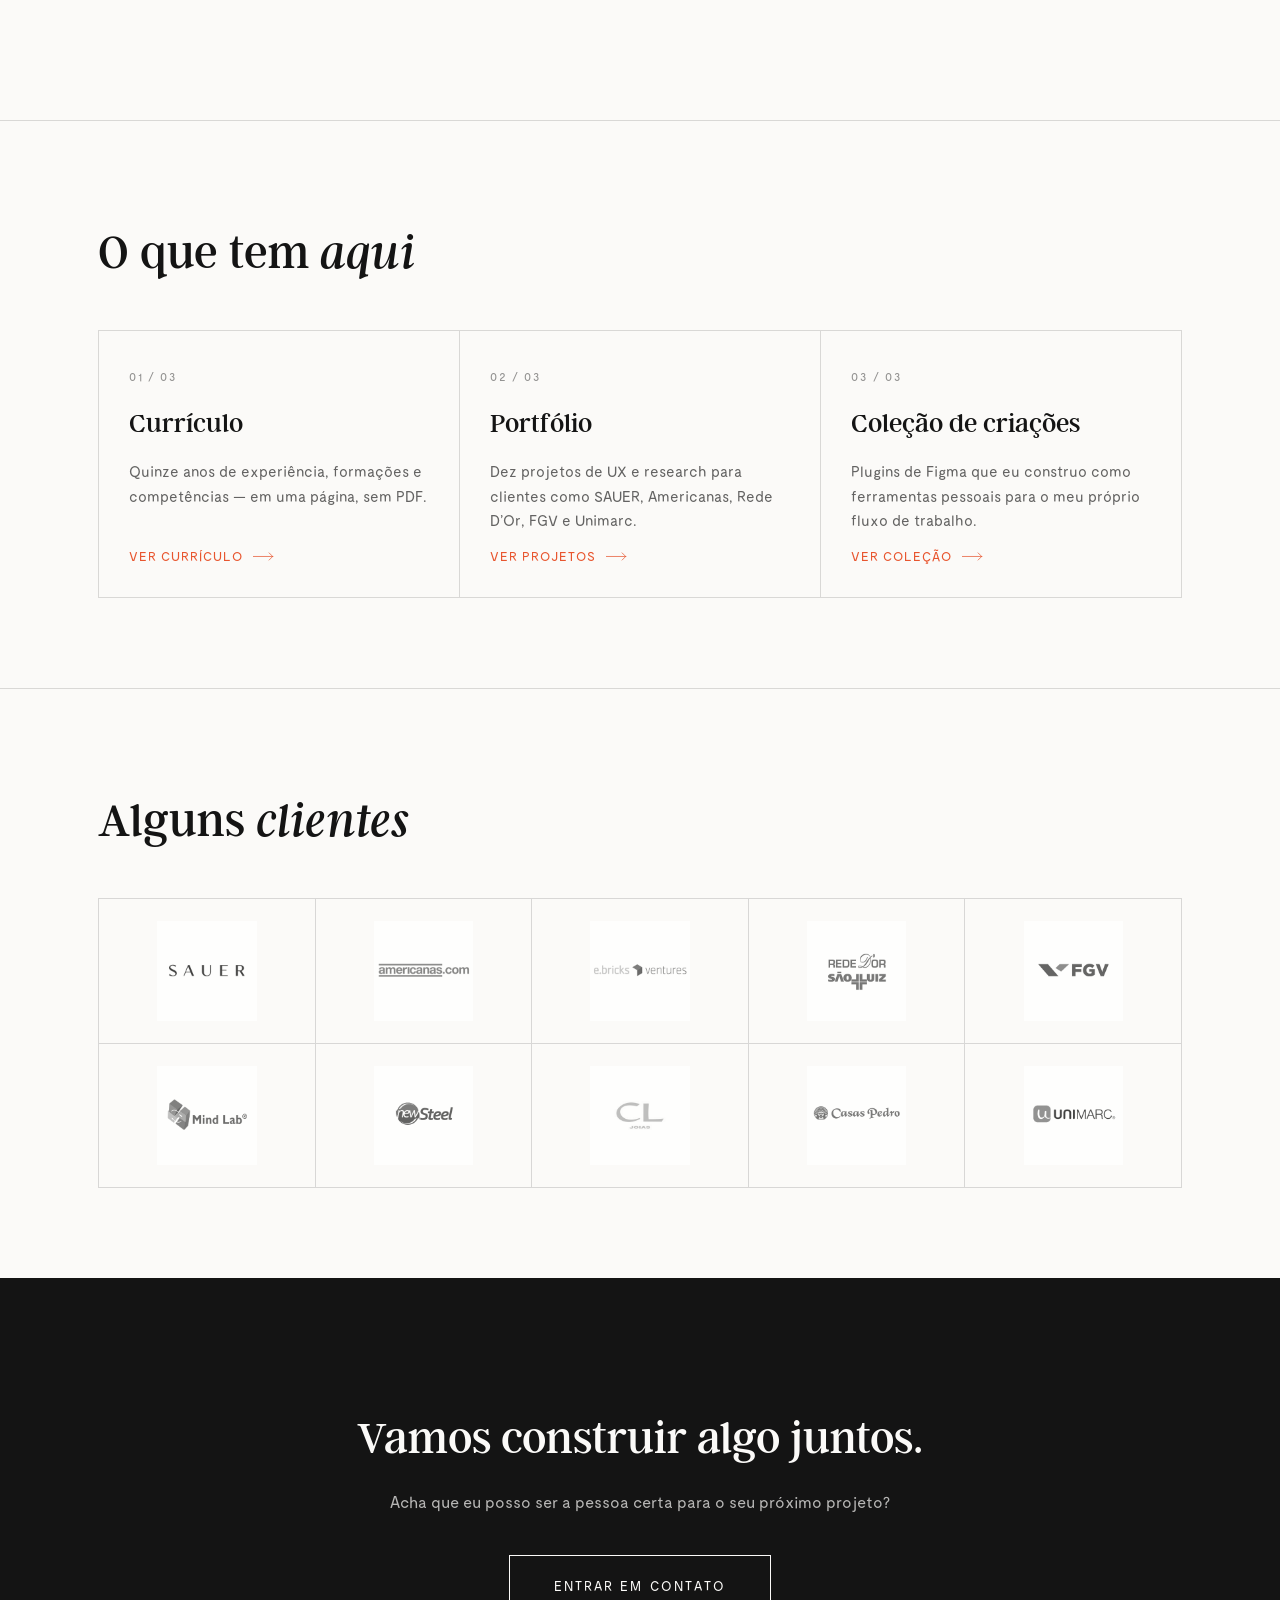
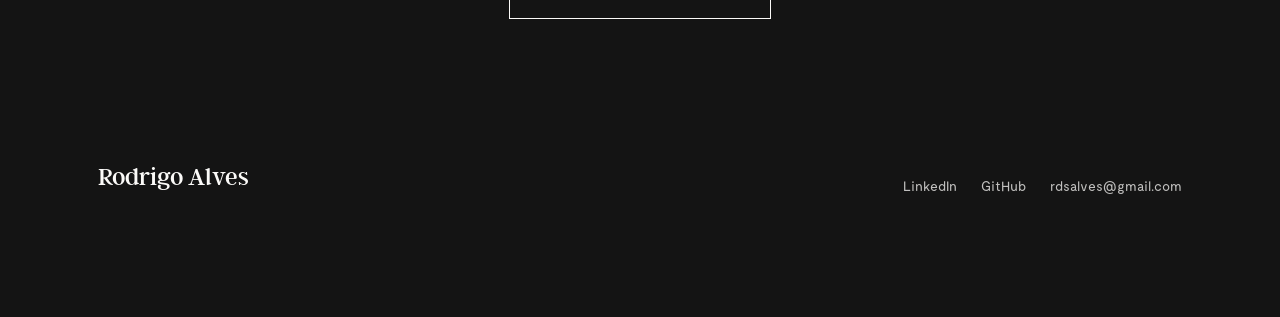
==== commit fe22dcbb: "Reorder sections to Currículo · Portfólio · Coleção (nav, home cards, README) Move CV to first and r" ====
--- a/index.html
+++ b/index.html
@@ -12,9 +12,9 @@
   <nav class="site-nav">
     <a href="./index.html" class="brand" aria-current="page">Rodrigo Alves</a>
     <div class="nav-links">
+      <a href="./cv.html">Currículo</a>
       <a href="./portfolio.html">Portfólio</a>
       <a href="./colecao.html">Coleção</a>
-      <a href="./cv.html">CV</a>
     </div>
   </nav>
 
@@ -90,8 +90,17 @@
         </div>
         <div class="nav-grid" data-reveal>
 
+          <a class="nav-card" href="./cv.html">
+            <span class="num">01 / 03</span>
+            <h3>Currículo</h3>
+            <p>Quinze anos de experiência, formações e competências — em uma página, sem PDF.</p>
+            <span class="go">Ver currículo
+              <svg class="icon" viewBox="0 0 40 16" fill="none" xmlns="http://www.w3.org/2000/svg"><path d="M0 8H38.5M38.5 8L31.5 1M38.5 8L31.5 15" stroke="currentColor" stroke-width="1.4" stroke-linecap="round" stroke-linejoin="round"/></svg>
+            </span>
+          </a>
+
           <a class="nav-card" href="./portfolio.html">
-            <span class="num">01 / 03</span>
+            <span class="num">02 / 03</span>
             <h3>Portfólio</h3>
             <p>Dez projetos de UX e research para clientes como SAUER, Americanas, Rede D&rsquo;Or, FGV e Unimarc.</p>
             <span class="go">Ver projetos
@@ -100,19 +109,10 @@
           </a>
 
           <a class="nav-card" href="./colecao.html">
-            <span class="num">02 / 03</span>
+            <span class="num">03 / 03</span>
             <h3>Coleção de criações</h3>
             <p>Plugins de Figma que eu construo como ferramentas pessoais para o meu próprio fluxo de trabalho.</p>
             <span class="go">Ver coleção
-              <svg class="icon" viewBox="0 0 40 16" fill="none" xmlns="http://www.w3.org/2000/svg"><path d="M0 8H38.5M38.5 8L31.5 1M38.5 8L31.5 15" stroke="currentColor" stroke-width="1.4" stroke-linecap="round" stroke-linejoin="round"/></svg>
-            </span>
-          </a>
-
-          <a class="nav-card" href="./cv.html">
-            <span class="num">03 / 03</span>
-            <h3>Currículo</h3>
-            <p>Quinze anos de experiência, formações e competências — em uma página, sem PDF.</p>
-            <span class="go">Ver currículo
               <svg class="icon" viewBox="0 0 40 16" fill="none" xmlns="http://www.w3.org/2000/svg"><path d="M0 8H38.5M38.5 8L31.5 1M38.5 8L31.5 15" stroke="currentColor" stroke-width="1.4" stroke-linecap="round" stroke-linejoin="round"/></svg>
             </span>
           </a>
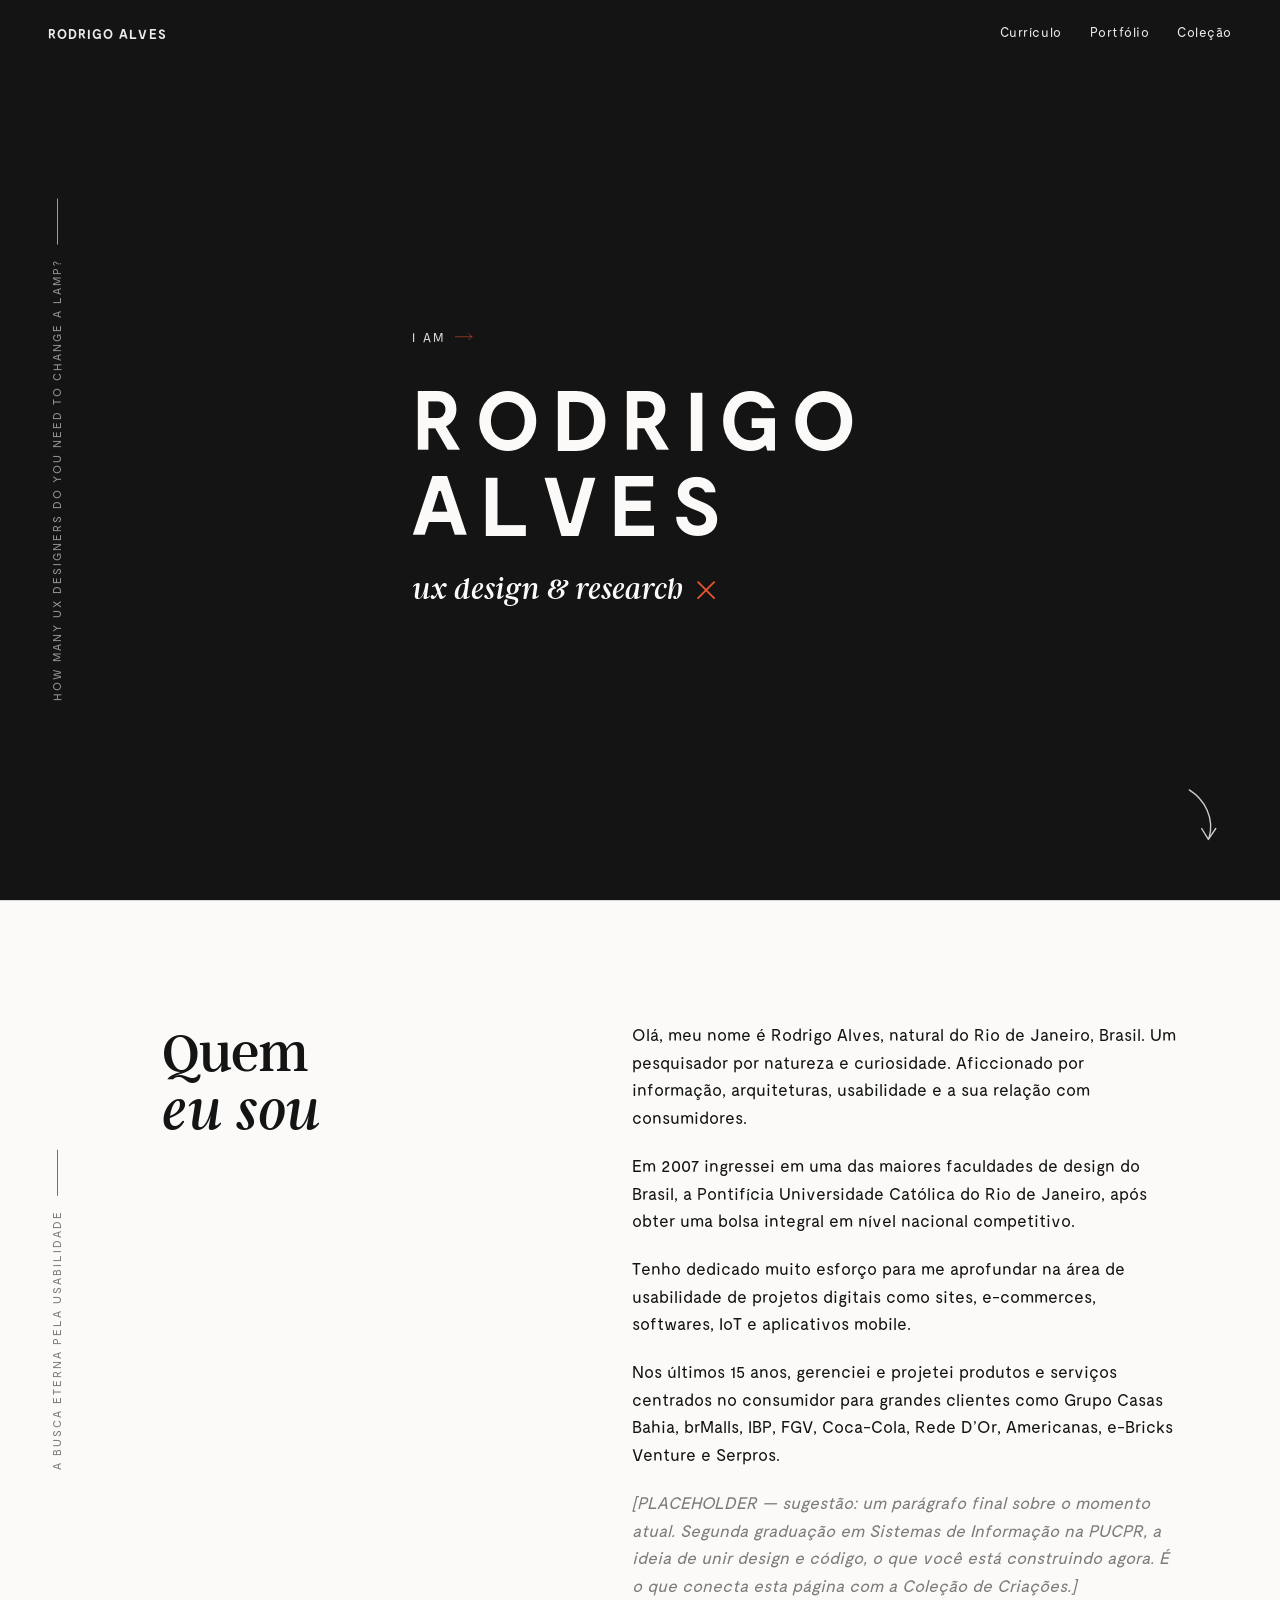
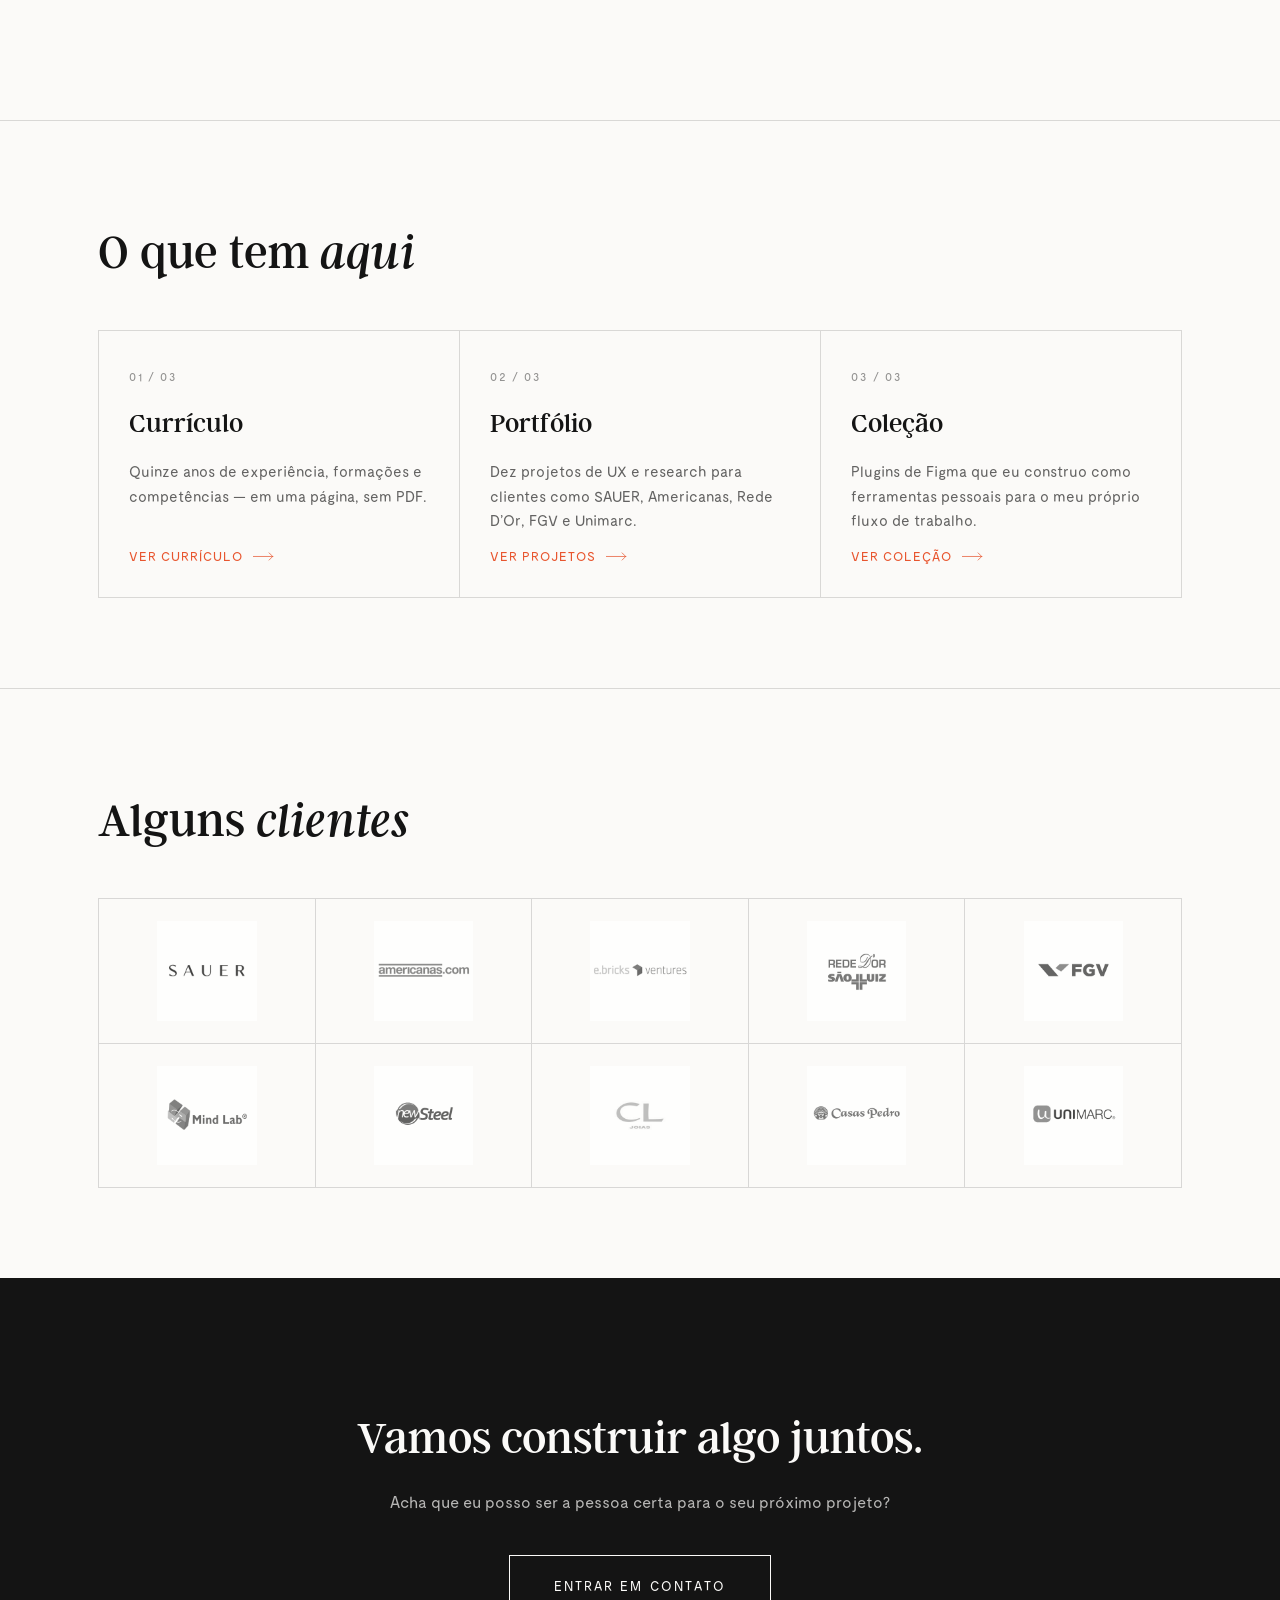
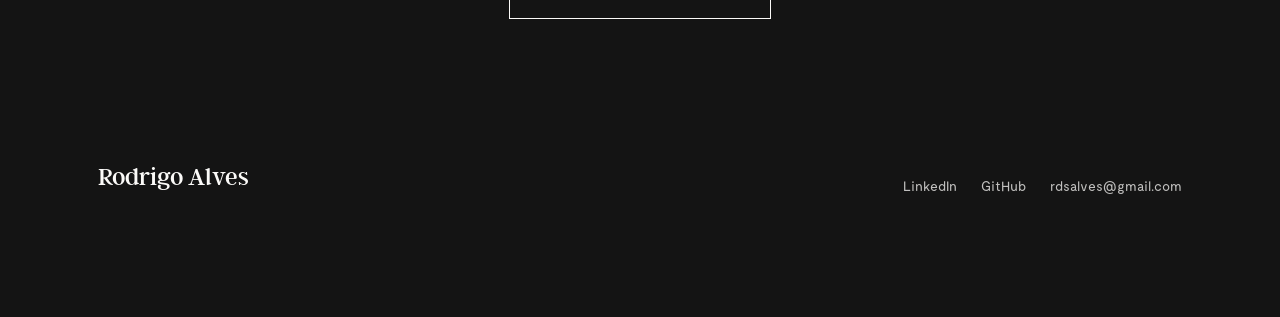
==== commit aba813b7: "Rename home card to 'Coleção' and reorder the banner rail label Home nav card 'Coleção de criações' " ====
--- a/index.html
+++ b/index.html
@@ -110,7 +110,7 @@
 
           <a class="nav-card" href="./colecao.html">
             <span class="num">03 / 03</span>
-            <h3>Coleção de criações</h3>
+            <h3>Coleção</h3>
             <p>Plugins de Figma que eu construo como ferramentas pessoais para o meu próprio fluxo de trabalho.</p>
             <span class="go">Ver coleção
               <svg class="icon" viewBox="0 0 40 16" fill="none" xmlns="http://www.w3.org/2000/svg"><path d="M0 8H38.5M38.5 8L31.5 1M38.5 8L31.5 15" stroke="currentColor" stroke-width="1.4" stroke-linecap="round" stroke-linejoin="round"/></svg>
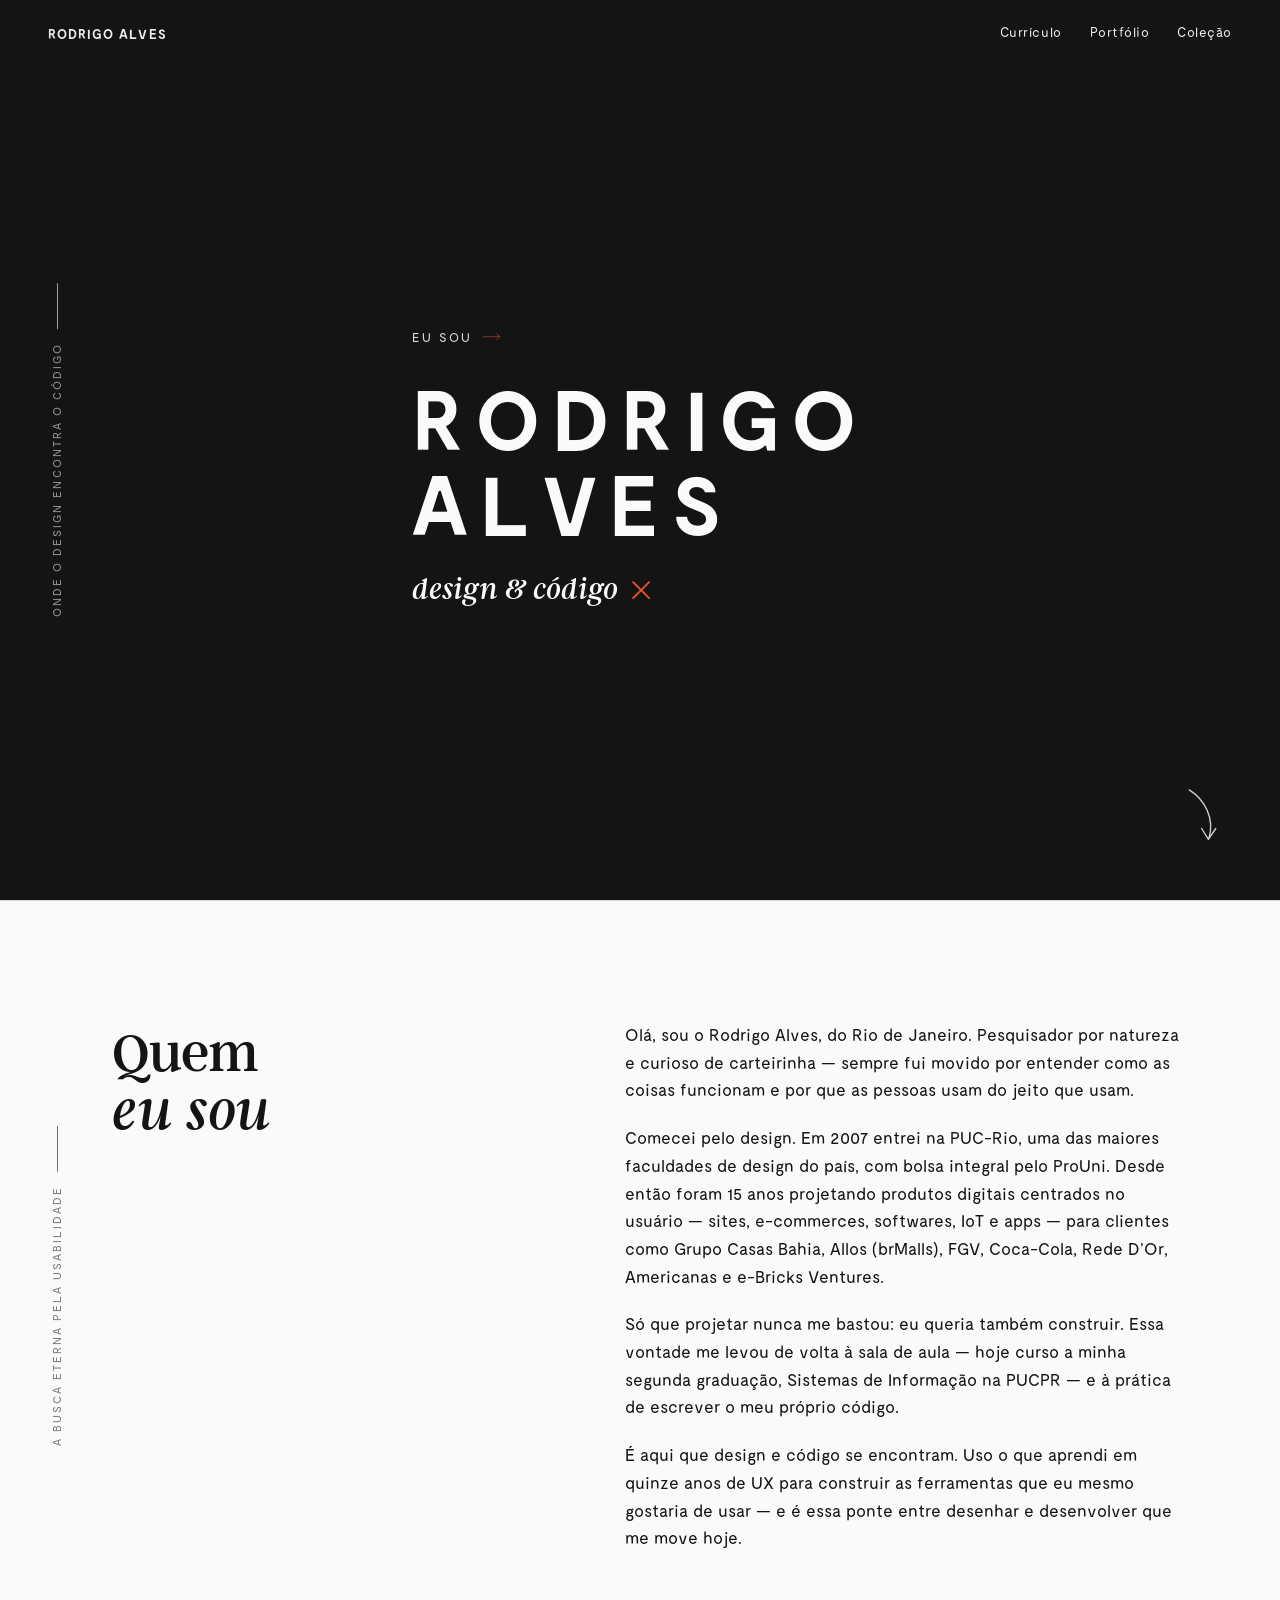
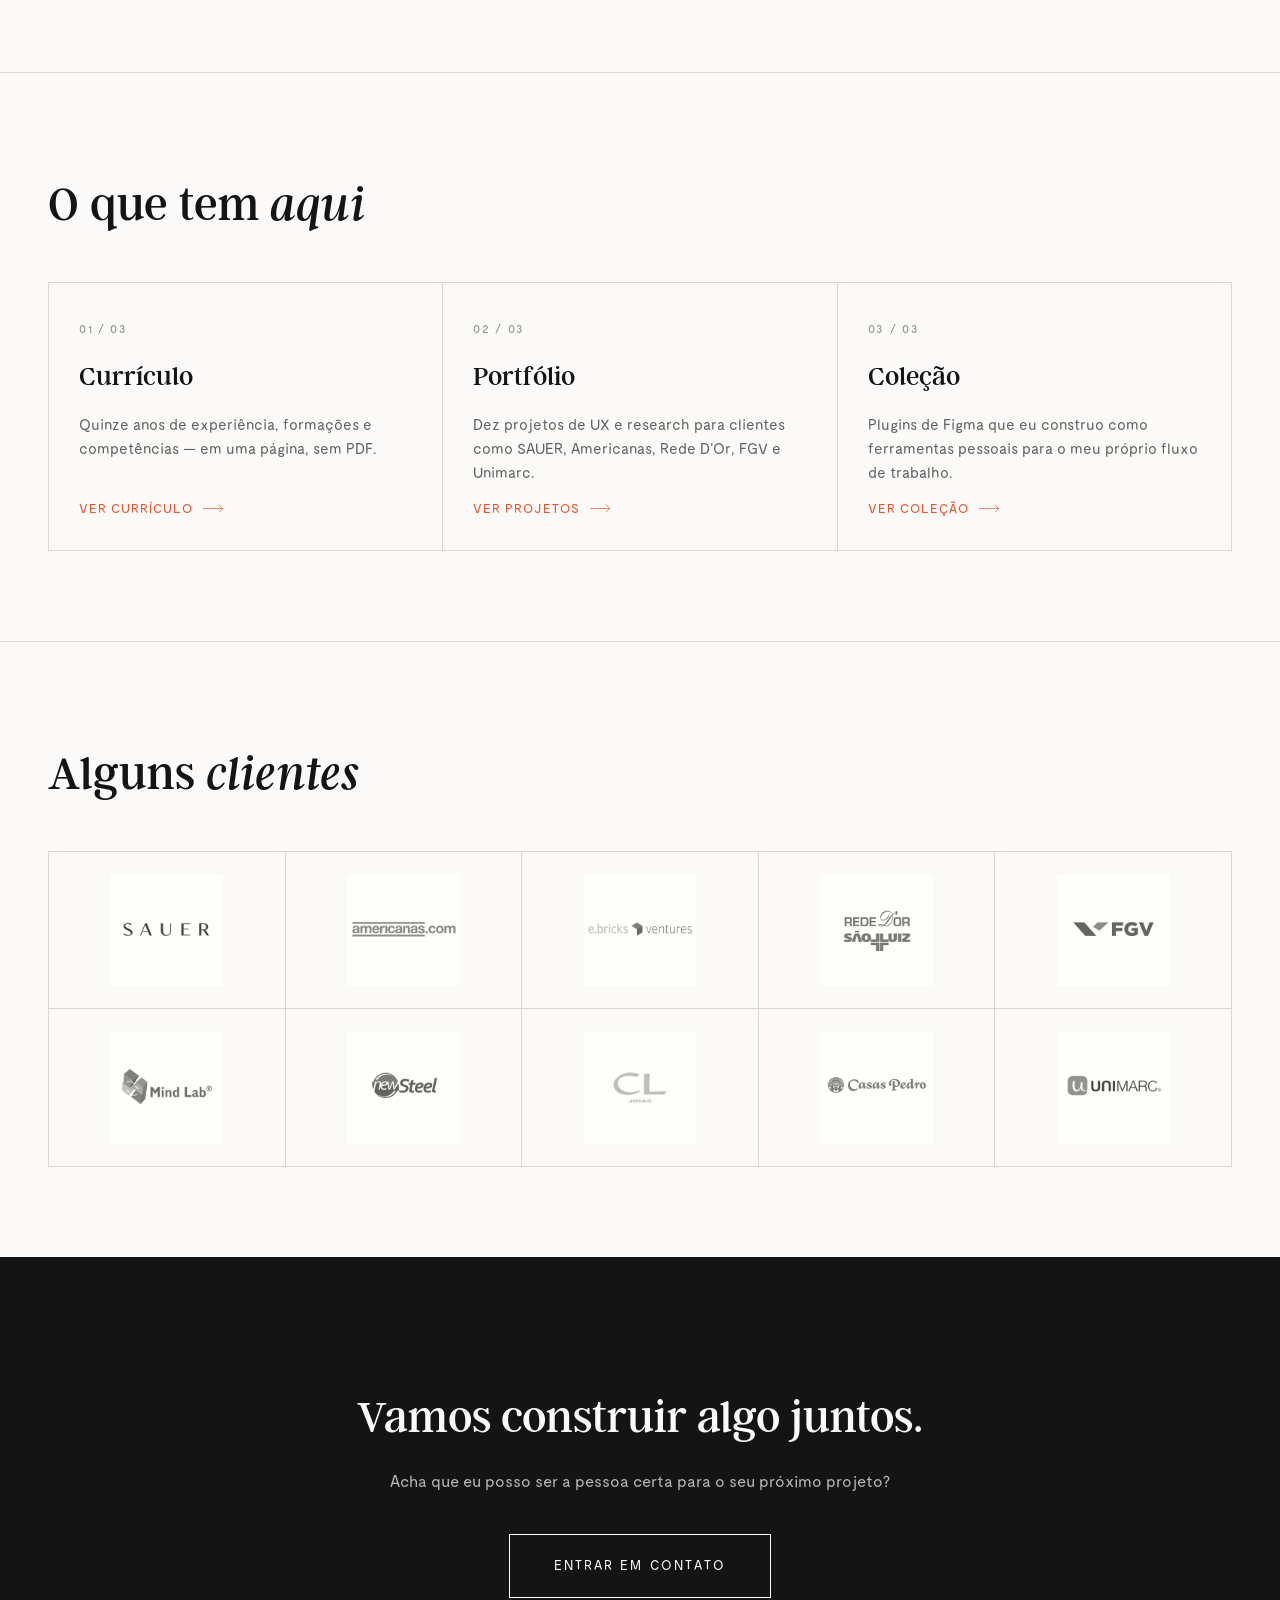
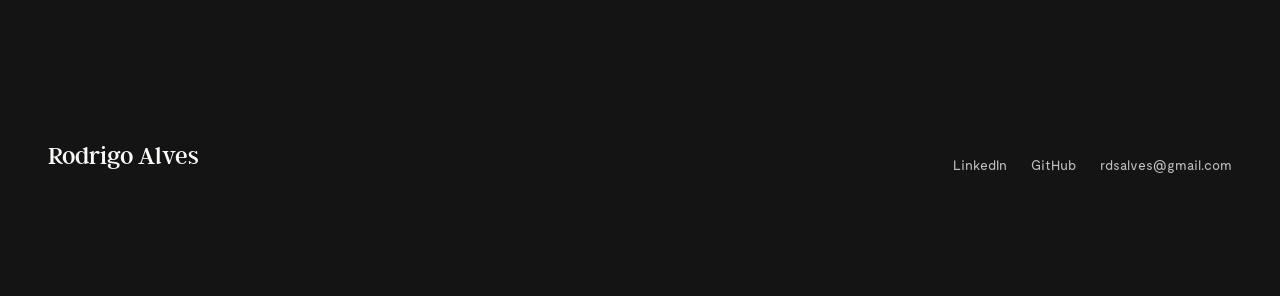
==== commit 949e62e4: "Home: reframe concept to "design encontra código" Substitui a transcrição do PDF antigo pelo posicio" ====
--- a/index.html
+++ b/index.html
@@ -3,8 +3,8 @@
 <head>
   <meta charset="UTF-8" />
   <meta name="viewport" content="width=device-width, initial-scale=1.0" />
-  <title>Rodrigo Alves — UX Design &amp; Research</title>
-  <meta name="description" content="Rodrigo Alves — designer de produtos digitais com 15 anos de experiência em usabilidade, UX e interfaces. Portfólio, coleção de criações e currículo." />
+  <title>Rodrigo Alves — Onde o design encontra o código</title>
+  <meta name="description" content="Rodrigo Alves — UX designer há 15 anos e desenvolvedor por escolha. Onde o design encontra o código: portfólio, coleção de criações e currículo." />
   <link rel="stylesheet" href="./assets/css/style.css" />
 </head>
 <body>
@@ -24,16 +24,16 @@
     <section class="panel panel--dark hero lockup">
       <div class="rail">
         <span class="tick" aria-hidden="true"></span>
-        <span>How many UX designers do you need to change a lamp?</span>
+        <span>onde o design encontra o código</span>
       </div>
       <div class="wrap">
         <div class="hero-eyebrow">
-          I AM
+          EU SOU
           <svg class="icon" viewBox="0 0 40 16" fill="none" xmlns="http://www.w3.org/2000/svg"><path d="M0 8H38.5M38.5 8L31.5 1M38.5 8L31.5 15" stroke="currentColor" stroke-width="1.4" stroke-linecap="round" stroke-linejoin="round"/></svg>
         </div>
         <h1>Rodrigo<br />Alves</h1>
         <p class="tagline">
-          ux design &amp; research
+          design &amp; código
           <svg class="icon" viewBox="0 0 16 16" fill="none" xmlns="http://www.w3.org/2000/svg"><path d="M1 1L15 15M15 1L1 15" stroke="currentColor" stroke-width="1.6" stroke-linecap="round"/></svg>
         </p>
       </div>
@@ -54,28 +54,26 @@
           <h2>Quem<br /><em>eu sou</em></h2>
           <div class="editorial-body">
             <p>
-              Olá, meu nome é Rodrigo Alves, natural do Rio de Janeiro, Brasil. Um pesquisador
-              por natureza e curiosidade. Aficcionado por informação, arquiteturas, usabilidade
-              e a sua relação com consumidores.
+              Olá, sou o Rodrigo Alves, do Rio de Janeiro. Pesquisador por natureza e curioso de
+              carteirinha — sempre fui movido por entender como as coisas funcionam e por que as
+              pessoas usam do jeito que usam.
             </p>
             <p>
-              Em 2007 ingressei em uma das maiores faculdades de design do Brasil, a Pontifícia
-              Universidade Católica do Rio de Janeiro, após obter uma bolsa integral em nível
-              nacional competitivo.
+              Comecei pelo design. Em 2007 entrei na PUC-Rio, uma das maiores faculdades de design
+              do país, com bolsa integral pelo ProUni. Desde então foram 15 anos projetando produtos
+              digitais centrados no usuário — sites, e-commerces, softwares, IoT e apps — para
+              clientes como Grupo Casas Bahia, Allos (brMalls), FGV, Coca-Cola, Rede D&rsquo;Or,
+              Americanas e e-Bricks Ventures.
             </p>
             <p>
-              Tenho dedicado muito esforço para me aprofundar na área de usabilidade de projetos
-              digitais como sites, e-commerces, softwares, IoT e aplicativos mobile.
+              Só que projetar nunca me bastou: eu queria também construir. Essa vontade me levou de
+              volta à sala de aula — hoje curso a minha segunda graduação, Sistemas de Informação na
+              PUCPR — e à prática de escrever o meu próprio código.
             </p>
             <p>
-              Nos últimos 15 anos, gerenciei e projetei produtos e serviços centrados no
-              consumidor para grandes clientes como Grupo Casas Bahia, brMalls, IBP, FGV,
-              Coca-Cola, Rede D&rsquo;Or, Americanas, e-Bricks Venture e Serpros.
-            </p>
-            <p class="placeholder-text">
-              [PLACEHOLDER — sugestão: um parágrafo final sobre o momento atual. Segunda graduação
-              em Sistemas de Informação na PUCPR, a ideia de unir design e código, o que você está
-              construindo agora. É o que conecta esta página com a Coleção de Criações.]
+              É aqui que design e código se encontram. Uso o que aprendi em quinze anos de UX para
+              construir as ferramentas que eu mesmo gostaria de usar — e é essa ponte entre desenhar
+              e desenvolver que me move hoje.
             </p>
           </div>
         </div>
--- a/assets/css/style.css
+++ b/assets/css/style.css
@@ -109,7 +109,7 @@
 }
 
 .wrap {
-  max-width: 1180px;
+  max-width: 1366px;
   margin: 0 auto;
   padding: 0 var(--gutter);
 }
@@ -442,9 +442,12 @@
 
 .spread {
   display: grid;
-  grid-template-columns: 1fr 1fr;
-  align-items: stretch;
-  min-height: 100vh;
+  grid-template-columns: minmax(0, 1.05fr) 1fr;
+  align-items: start;
+  gap: 72px;
+  max-width: 1240px;
+  margin: 0 auto;
+  padding: 0 var(--gutter);
 }
 
 .spread-media {
@@ -504,8 +507,8 @@
 .spread-content {
   display: flex;
   flex-direction: column;
-  justify-content: center;
-  padding: 64px 72px;
+  justify-content: flex-start;
+  padding: 0;
 }
 
 .spread-content h3 {
@@ -620,20 +623,37 @@
 @media (max-width: 860px) {
   .spread {
     grid-template-columns: 1fr;
-    min-height: 0;
+    gap: 32px;
   }
   .spread--reverse .spread-media,
   .spread--reverse .spread-content {
     order: initial;
   }
+  .spread-media.has-image > img,
+  .spread--reverse .spread-media.has-image > img {
+    width: 100%;
+    margin-left: 0;
+  }
+  .spread-media.has-image:has(.work-shot) {
+    padding-bottom: 0;
+  }
+  .spread-media.has-image .work-shot {
+    position: static;
+    width: 80%;
+    margin: -28px 0 0 auto;
+  }
+  .spread--reverse .spread-media.has-image .work-shot {
+    margin: -28px auto 0 0;
+  }
   .spread-media {
-    padding: 40px var(--gutter) 0;
+    padding: 24px;
+    min-height: 0;
+  }
+  .spread-media.has-image {
+    padding: 0;
   }
   .spread-content {
-    padding: 40px var(--gutter) 64px;
-  }
-  .project-tag {
-    left: calc(var(--gutter) + 16px);
+    padding: 0;
   }
 }
 
@@ -689,7 +709,7 @@
 /* ---------- Page hero (secondary pages) ---------- */
 
 .page-hero {
-  min-height: 62vh;
+  min-height: 50vh;
   display: flex;
   align-items: flex-end;
   padding-top: 140px;
@@ -834,6 +854,14 @@
   align-items: center;
   justify-content: center;
   padding: 22px;
+}
+
+.logo-cell a {
+  display: flex;
+  align-items: center;
+  justify-content: center;
+  width: 100%;
+  height: 100%;
 }
 
 .logo-cell img {
@@ -864,14 +892,164 @@
 
 .spread-media.has-image {
   padding: 0;
-  background: var(--ink);
-}
-
-.spread-media.has-image img {
+  background: transparent;
+  min-height: 0;
+  display: block;
+}
+
+.spread-media.has-image > img {
+  width: 88%;
+  height: auto;
+  display: block;
+}
+
+.spread-media.has-image:has(.work-shot):not(:has(.spread-extra)) {
+  padding-bottom: 56px;
+}
+
+.spread-media.has-image:not(:has(.work-shot)) > img {
+  width: 100%;
+}
+
+.spread-media.has-image .work-shot {
+  position: absolute;
+  right: 0;
+  bottom: 0;
+  width: 54%;
+  margin: 0;
+}
+
+.spread-media.has-image .work-shot img {
+  width: 100%;
+  height: auto;
+  max-height: none;
+  box-shadow: 0 24px 60px rgba(0, 0, 0, 0.4);
+}
+
+.spread--reverse .spread-media.has-image > img {
+  margin-left: auto;
+}
+
+.spread--reverse .spread-media.has-image .work-shot {
+  right: auto;
+  left: 0;
+}
+
+/* image on the right (reverse) -> client tag on the right, clear of the overlap */
+.spread--reverse .spread-media.has-image .project-tag {
+  left: auto;
+  right: 40px;
+}
+
+/* projects with extra images: hero + overlap grouped, extras in a row below */
+.spread-media.has-image .comp-hero {
+  position: relative;
+  padding-bottom: 56px;
+}
+
+.spread-media.has-image .comp-hero > img {
+  width: 88%;
+  height: auto;
+  display: block;
+}
+
+.spread--reverse .spread-media.has-image .comp-hero > img {
+  margin-left: auto;
+}
+
+.spread-media.has-image .spread-extra {
+  margin-top: 20px;
+}
+
+/* ---------- Multi-delivery projects (Rede D'Or, FGV): sub-project grid ---------- */
+
+.deliveries {
+  max-width: 1240px;
+  margin: 72px auto 0;
+  padding: 0 var(--gutter);
+}
+
+.deliveries-head {
+  display: flex;
+  align-items: baseline;
+  gap: 16px;
+  border-bottom: 1px solid var(--line);
+  padding-bottom: 16px;
+  margin-bottom: 36px;
+}
+
+.panel--dark .deliveries-head {
+  border-bottom-color: var(--line-on-dark);
+}
+
+.deliveries-head h3 {
+  font-family: var(--serif);
+  font-weight: 400;
+  font-style: italic;
+  font-size: 1.8rem;
+  margin: 0;
+}
+
+.deliveries-head span {
+  font-size: 0.72rem;
+  letter-spacing: 0.14em;
+  text-transform: uppercase;
+  opacity: 0.5;
+}
+
+.deliveries-grid {
+  display: grid;
+  grid-template-columns: repeat(auto-fit, minmax(240px, 1fr));
+  gap: 28px;
+}
+
+.delivery {
+  display: flex;
+  flex-direction: column;
+}
+
+.delivery .shot {
+  border: 1px solid var(--line);
+  aspect-ratio: 4 / 3;
+  overflow: hidden;
+  background: rgba(0, 0, 0, 0.04);
+}
+
+.panel--dark .delivery .shot {
+  border-color: var(--line-on-dark);
+  background: rgba(255, 255, 255, 0.04);
+}
+
+.delivery .shot img {
   width: 100%;
   height: 100%;
-  min-height: 460px;
   object-fit: cover;
+  object-position: top;
+}
+
+.delivery h4 {
+  font-family: var(--serif);
+  font-weight: 400;
+  font-size: 1.2rem;
+  margin: 18px 0 4px;
+}
+
+.delivery .kind {
+  font-size: 0.72rem;
+  letter-spacing: 0.1em;
+  text-transform: uppercase;
+  opacity: 0.5;
+  margin: 0 0 18px;
+}
+
+.delivery .go {
+  margin-top: auto;
+}
+
+.delivery .go .btn-circle {
+  width: 96px;
+  height: 96px;
+  font-size: 0.74rem;
 }
 
 .spread-extra {
@@ -943,7 +1121,7 @@
 
 .cv-layout {
   display: grid;
-  grid-template-columns: 0.8fr 1.7fr;
+  grid-template-columns: max-content 1fr;
   gap: 72px;
   align-items: start;
 }
@@ -1034,14 +1212,14 @@
 
 .cv-entry p {
   margin: 0 0 10px;
-  max-width: 62ch;
+  max-width: 78ch;
   font-size: 0.95rem;
 }
 
 .cv-entry ul {
   margin: 10px 0 0;
   padding-left: 18px;
-  max-width: 62ch;
+  max-width: 78ch;
 }
 
 .cv-entry li {
@@ -1053,6 +1231,45 @@
 .cv-entry.is-placeholder {
   border-left: 2px solid var(--coral);
   padding-left: 20px;
+}
+
+/* education entries with an institution logo on the right */
+.cv-entry.has-logo {
+  display: flex;
+  align-items: center;
+  gap: 36px;
+}
+
+.cv-entry.has-logo .cv-entry-body {
+  flex: 1;
+  min-width: 0;
+}
+
+.cv-entry .cv-logo {
+  flex-shrink: 0;
+  width: 92px;
+  display: flex;
+  align-items: center;
+  justify-content: center;
+}
+
+.cv-entry .cv-logo img {
+  max-width: 100%;
+  max-height: 76px;
+  width: auto;
+  filter: grayscale(1);
+  opacity: 0.65;
+  /* white/light backgrounds vanish against the light panel; only the mark shows */
+  mix-blend-mode: multiply;
+}
+
+@media (max-width: 480px) {
+  .cv-entry.has-logo {
+    gap: 18px;
+  }
+  .cv-entry .cv-logo {
+    width: 60px;
+  }
 }
 
 .cv-section + .cv-section {
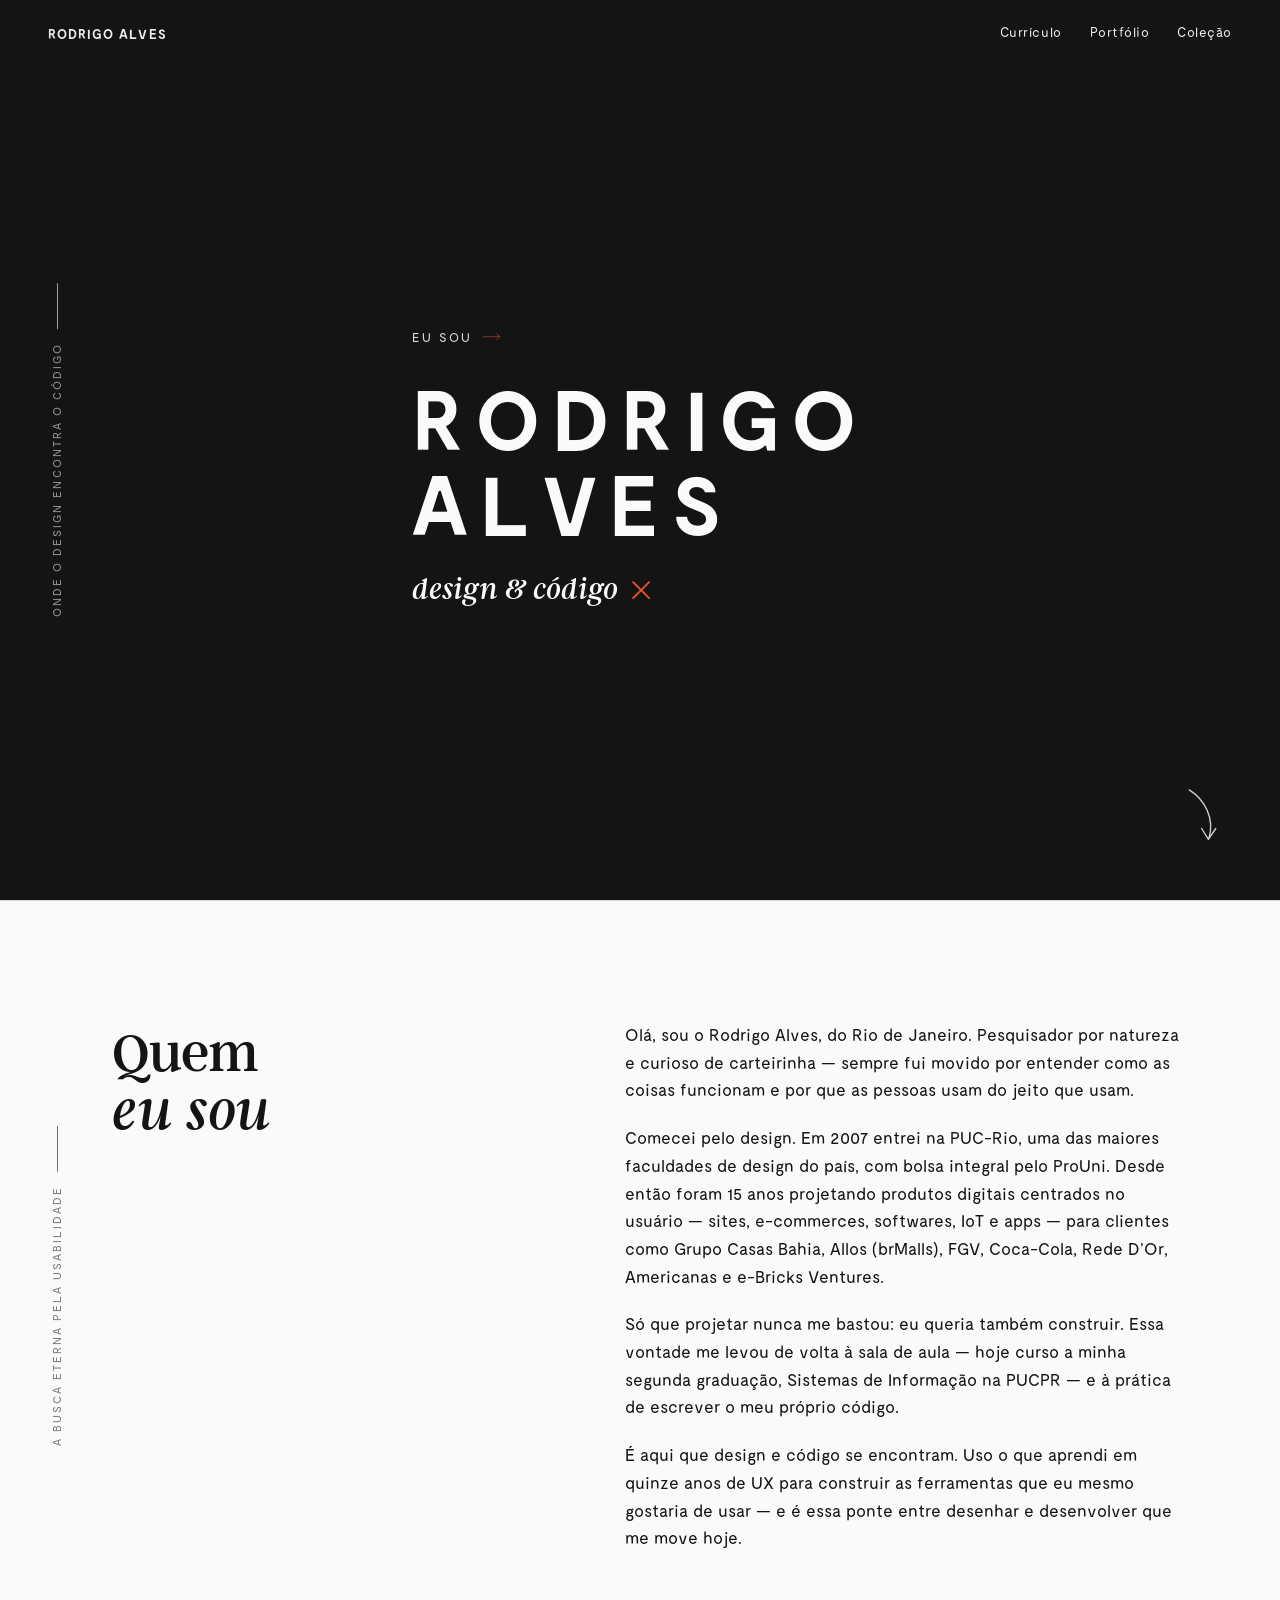
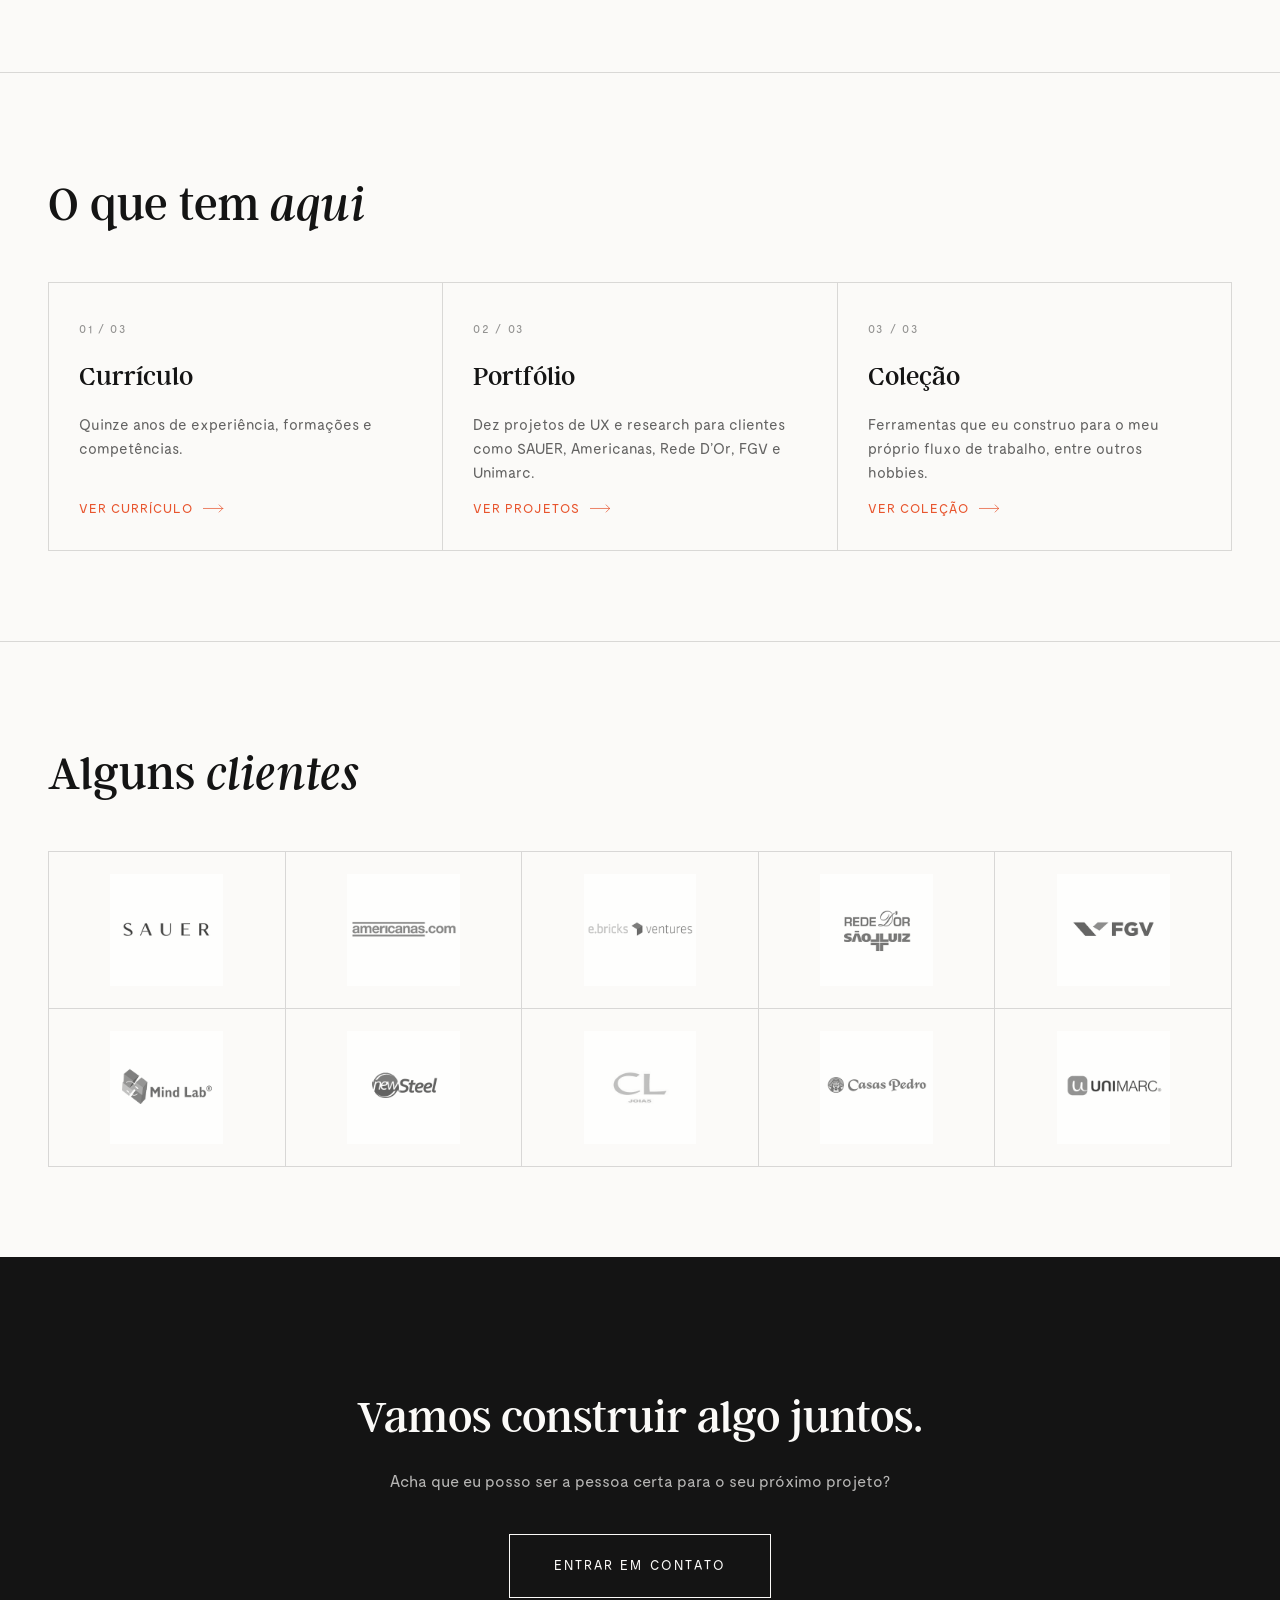
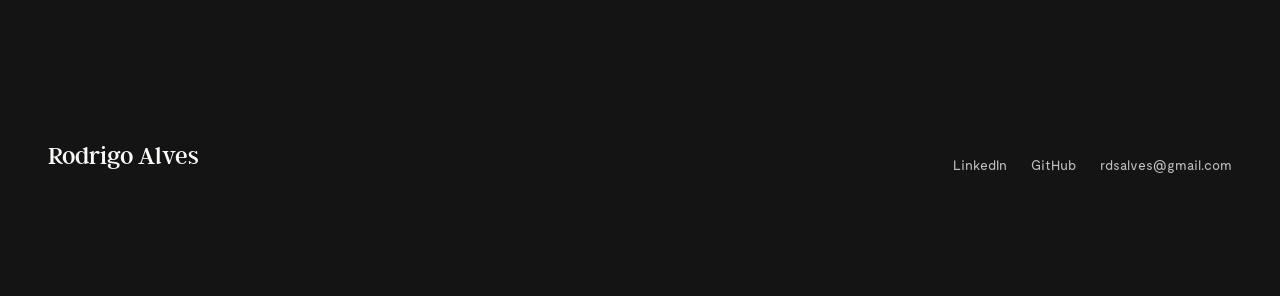
==== commit 7eb11a04: "Home: ajusta textos dos cards "O que tem aqui" Currículo perde o "em uma página, sem PDF". Coleção d" ====
--- a/index.html
+++ b/index.html
@@ -91,7 +91,7 @@
           <a class="nav-card" href="./cv.html">
             <span class="num">01 / 03</span>
             <h3>Currículo</h3>
-            <p>Quinze anos de experiência, formações e competências — em uma página, sem PDF.</p>
+            <p>Quinze anos de experiência, formações e competências.</p>
             <span class="go">Ver currículo
               <svg class="icon" viewBox="0 0 40 16" fill="none" xmlns="http://www.w3.org/2000/svg"><path d="M0 8H38.5M38.5 8L31.5 1M38.5 8L31.5 15" stroke="currentColor" stroke-width="1.4" stroke-linecap="round" stroke-linejoin="round"/></svg>
             </span>
@@ -109,7 +109,7 @@
           <a class="nav-card" href="./colecao.html">
             <span class="num">03 / 03</span>
             <h3>Coleção</h3>
-            <p>Plugins de Figma que eu construo como ferramentas pessoais para o meu próprio fluxo de trabalho.</p>
+            <p>Ferramentas que eu construo para o meu próprio fluxo de trabalho, entre outros hobbies.</p>
             <span class="go">Ver coleção
               <svg class="icon" viewBox="0 0 40 16" fill="none" xmlns="http://www.w3.org/2000/svg"><path d="M0 8H38.5M38.5 8L31.5 1M38.5 8L31.5 15" stroke="currentColor" stroke-width="1.4" stroke-linecap="round" stroke-linejoin="round"/></svg>
             </span>
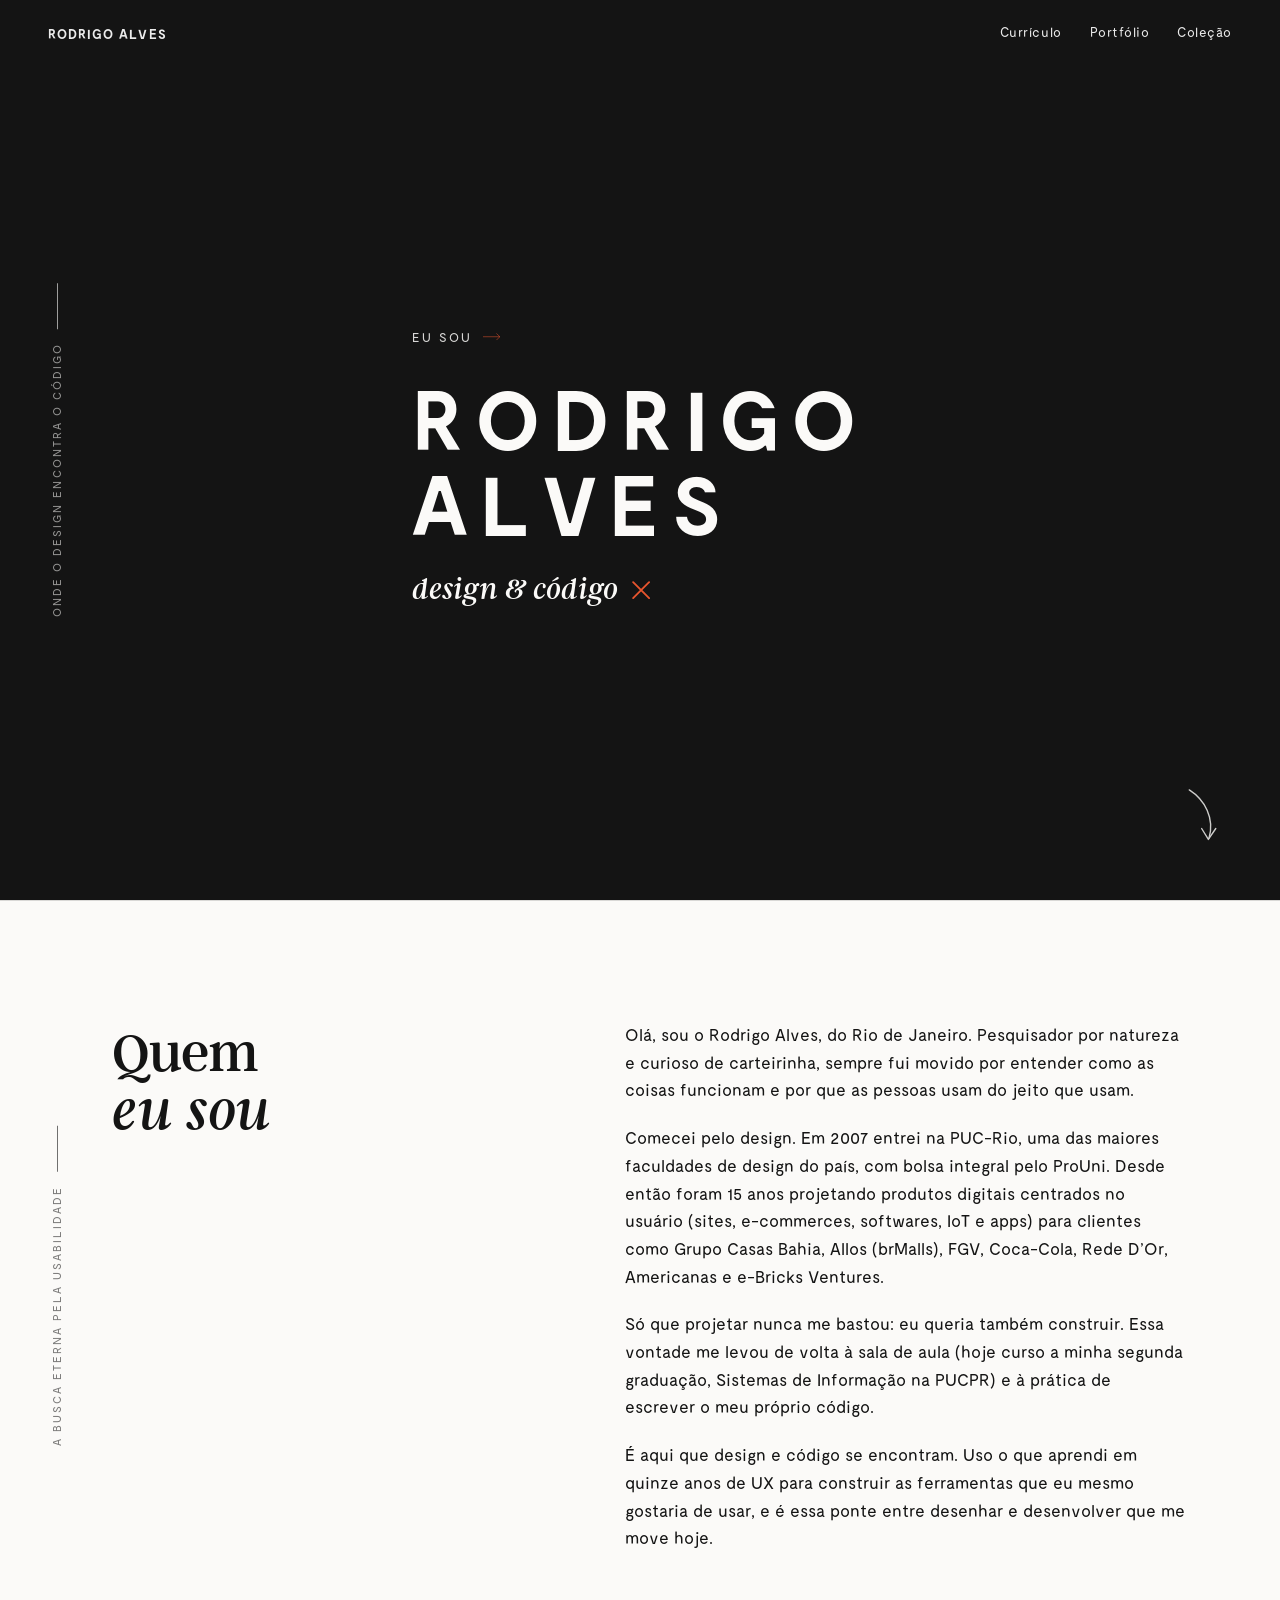
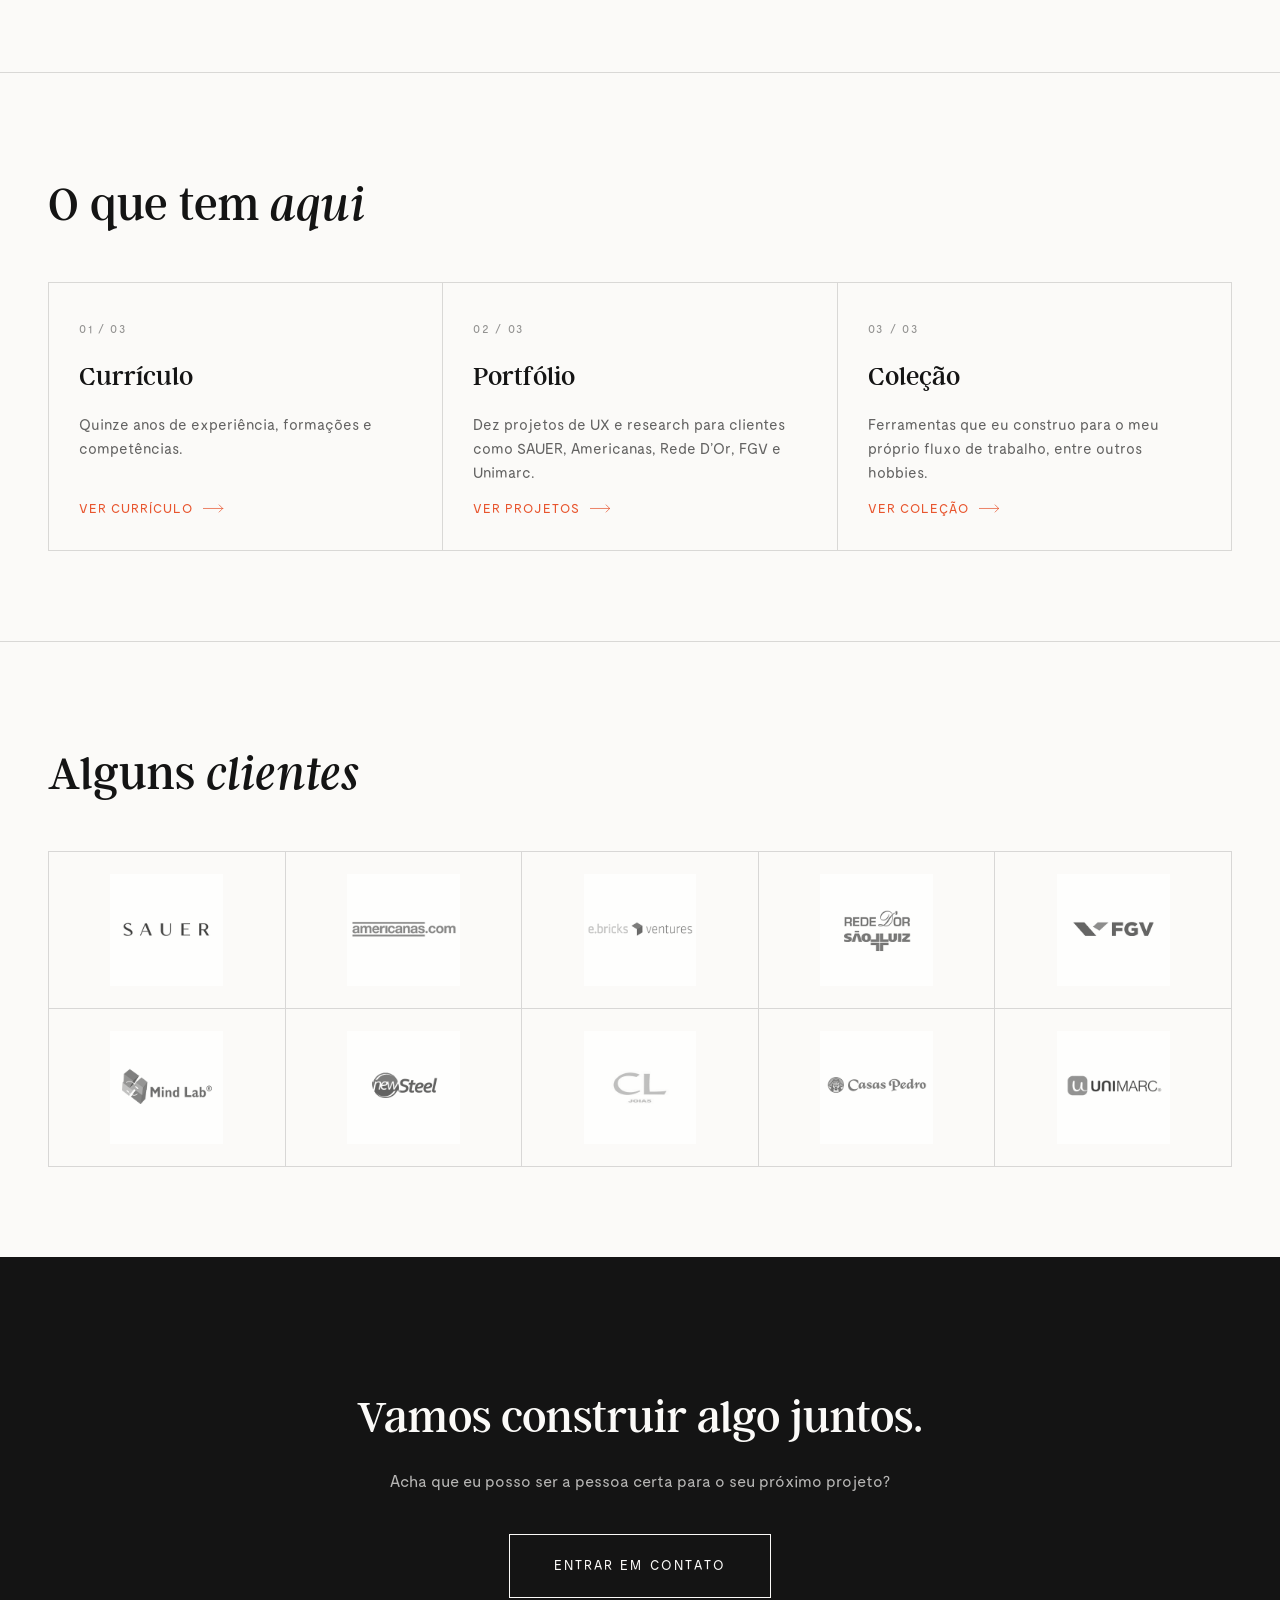
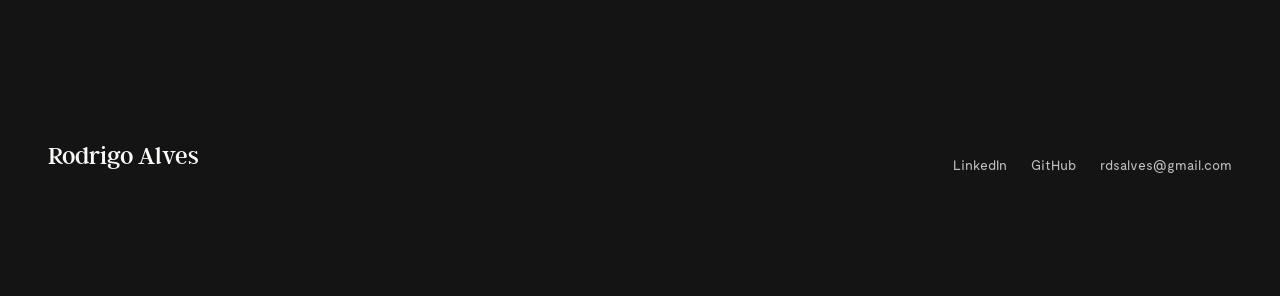
==== commit 3221fd95: "Home: troca travessoes por parenteses/virgulas no "Quem eu sou" Pontuacao em PT correto no texto cor" ====
--- a/index.html
+++ b/index.html
@@ -55,24 +55,24 @@
           <div class="editorial-body">
             <p>
               Olá, sou o Rodrigo Alves, do Rio de Janeiro. Pesquisador por natureza e curioso de
-              carteirinha — sempre fui movido por entender como as coisas funcionam e por que as
+              carteirinha, sempre fui movido por entender como as coisas funcionam e por que as
               pessoas usam do jeito que usam.
             </p>
             <p>
               Comecei pelo design. Em 2007 entrei na PUC-Rio, uma das maiores faculdades de design
               do país, com bolsa integral pelo ProUni. Desde então foram 15 anos projetando produtos
-              digitais centrados no usuário — sites, e-commerces, softwares, IoT e apps — para
+              digitais centrados no usuário (sites, e-commerces, softwares, IoT e apps) para
               clientes como Grupo Casas Bahia, Allos (brMalls), FGV, Coca-Cola, Rede D&rsquo;Or,
               Americanas e e-Bricks Ventures.
             </p>
             <p>
               Só que projetar nunca me bastou: eu queria também construir. Essa vontade me levou de
-              volta à sala de aula — hoje curso a minha segunda graduação, Sistemas de Informação na
-              PUCPR — e à prática de escrever o meu próprio código.
+              volta à sala de aula (hoje curso a minha segunda graduação, Sistemas de Informação na
+              PUCPR) e à prática de escrever o meu próprio código.
             </p>
             <p>
               É aqui que design e código se encontram. Uso o que aprendi em quinze anos de UX para
-              construir as ferramentas que eu mesmo gostaria de usar — e é essa ponte entre desenhar
+              construir as ferramentas que eu mesmo gostaria de usar, e é essa ponte entre desenhar
               e desenvolver que me move hoje.
             </p>
           </div>
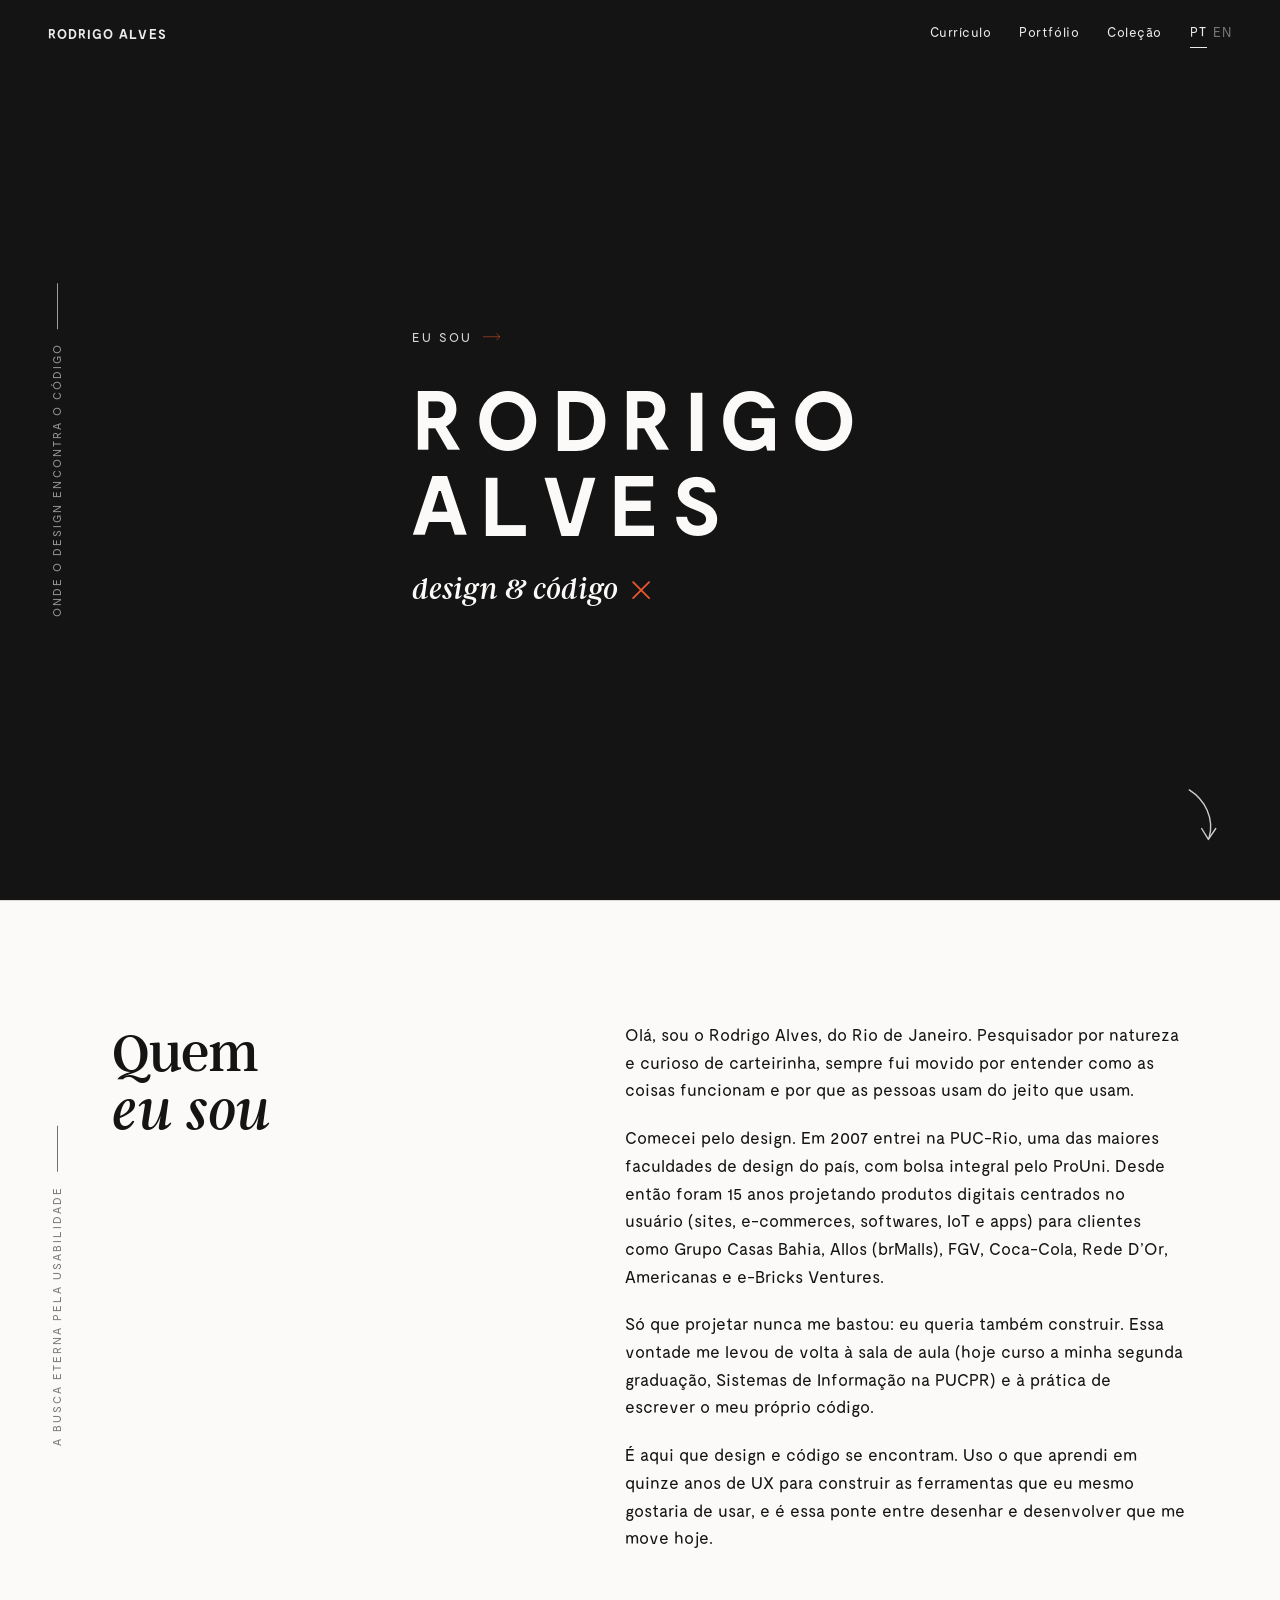
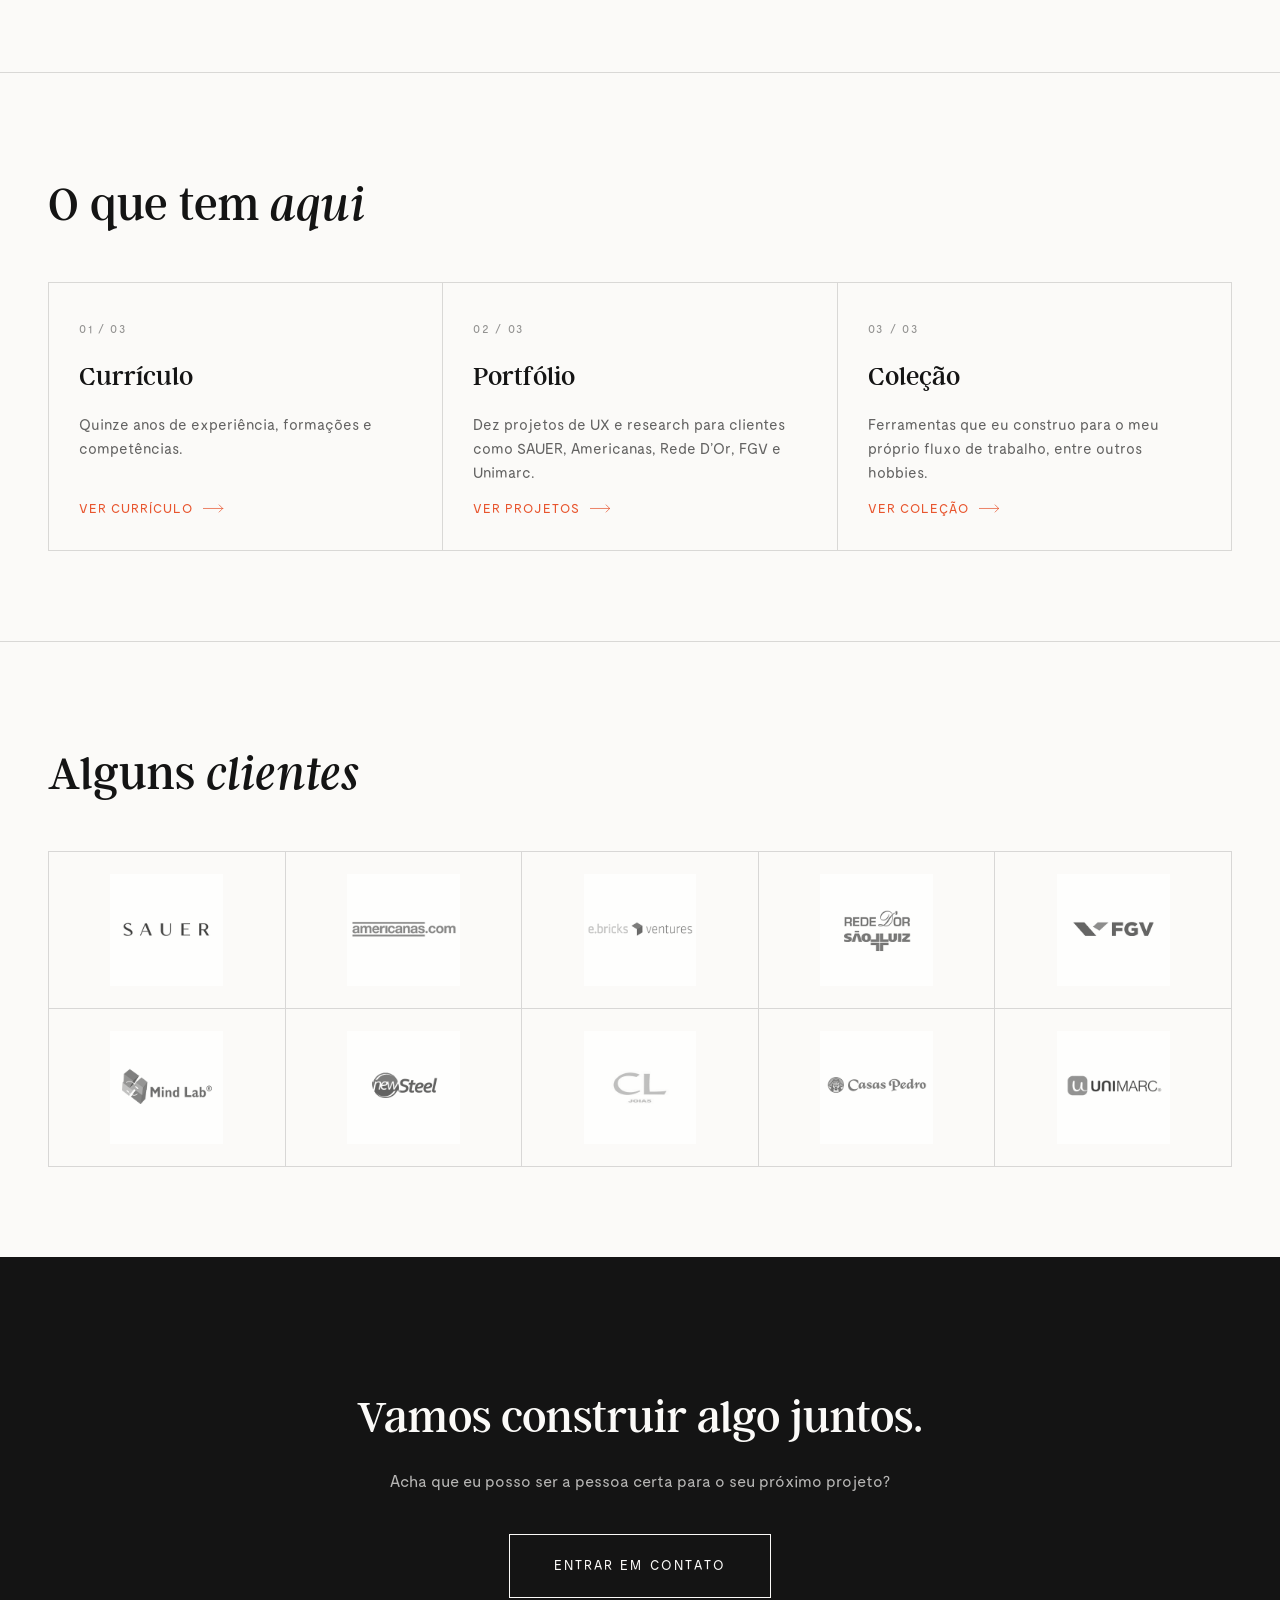
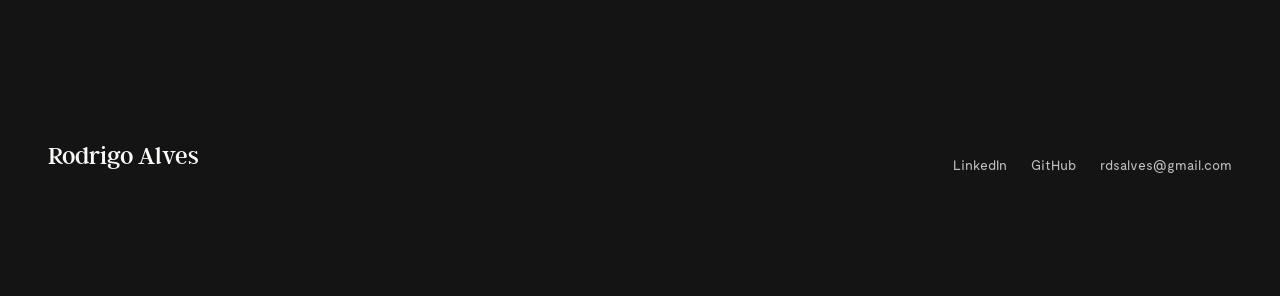
==== commit c5e01fbd: "Bilingue: mecanismo PT/EN + chave na nav, aplicado na home (prova de conceito) Um site so. PT e a fo" ====
--- a/index.html
+++ b/index.html
@@ -3,8 +3,8 @@
 <head>
   <meta charset="UTF-8" />
   <meta name="viewport" content="width=device-width, initial-scale=1.0" />
-  <title>Rodrigo Alves — Onde o design encontra o código</title>
-  <meta name="description" content="Rodrigo Alves — UX designer há 15 anos e desenvolvedor por escolha. Onde o design encontra o código: portfólio, coleção de criações e currículo." />
+  <title data-en="Rodrigo Alves — Where design meets code">Rodrigo Alves — Onde o design encontra o código</title>
+  <meta name="description" data-en="Rodrigo Alves — a UX designer for 15 years and a developer by choice. Where design meets code: portfolio, collection and résumé." content="Rodrigo Alves — UX designer há 15 anos e desenvolvedor por escolha. Onde o design encontra o código: portfólio, coleção de criações e currículo." />
   <link rel="stylesheet" href="./assets/css/style.css" />
 </head>
 <body>
@@ -12,9 +12,13 @@
   <nav class="site-nav">
     <a href="./index.html" class="brand" aria-current="page">Rodrigo Alves</a>
     <div class="nav-links">
-      <a href="./cv.html">Currículo</a>
-      <a href="./portfolio.html">Portfólio</a>
-      <a href="./colecao.html">Coleção</a>
+      <a href="./cv.html" data-en="Résumé">Currículo</a>
+      <a href="./portfolio.html" data-en="Portfolio">Portfólio</a>
+      <a href="./colecao.html" data-en="Collection">Coleção</a>
+      <span class="lang-switch" role="group" aria-label="Idioma / Language">
+        <button type="button" data-lang-set="pt" aria-pressed="true">PT</button>
+        <button type="button" data-lang-set="en" aria-pressed="false">EN</button>
+      </span>
     </div>
   </nav>
 
@@ -24,16 +28,16 @@
     <section class="panel panel--dark hero lockup">
       <div class="rail">
         <span class="tick" aria-hidden="true"></span>
-        <span>onde o design encontra o código</span>
+        <span data-en="where design meets code">onde o design encontra o código</span>
       </div>
       <div class="wrap">
         <div class="hero-eyebrow">
-          EU SOU
+          <span data-en="I AM">EU SOU</span>
           <svg class="icon" viewBox="0 0 40 16" fill="none" xmlns="http://www.w3.org/2000/svg"><path d="M0 8H38.5M38.5 8L31.5 1M38.5 8L31.5 15" stroke="currentColor" stroke-width="1.4" stroke-linecap="round" stroke-linejoin="round"/></svg>
         </div>
         <h1>Rodrigo<br />Alves</h1>
         <p class="tagline">
-          design &amp; código
+          <span data-en="design &amp; code">design &amp; código</span>
           <svg class="icon" viewBox="0 0 16 16" fill="none" xmlns="http://www.w3.org/2000/svg"><path d="M1 1L15 15M15 1L1 15" stroke="currentColor" stroke-width="1.6" stroke-linecap="round"/></svg>
         </p>
       </div>
@@ -47,30 +51,30 @@
     <section class="panel panel--light" id="sobre">
       <div class="rail">
         <span class="tick" aria-hidden="true"></span>
-        <span>A busca eterna pela usabilidade</span>
+        <span data-en="The eternal pursuit of usability">A busca eterna pela usabilidade</span>
       </div>
       <div class="wrap">
         <div class="editorial" data-reveal>
-          <h2>Quem<br /><em>eu sou</em></h2>
+          <h2 data-en="Who<br /><em>I am</em>">Quem<br /><em>eu sou</em></h2>
           <div class="editorial-body">
-            <p>
+            <p data-en="Hi, I'm Rodrigo Alves, from Rio de Janeiro, Brazil. A researcher by nature and endlessly curious, I've always been driven to understand how things work and why people use them the way they do.">
               Olá, sou o Rodrigo Alves, do Rio de Janeiro. Pesquisador por natureza e curioso de
               carteirinha, sempre fui movido por entender como as coisas funcionam e por que as
               pessoas usam do jeito que usam.
             </p>
-            <p>
+            <p data-en="I started in design. In 2007 I joined PUC-Rio, one of the largest design schools in the country, on a full ProUni scholarship. Since then I've spent 15 years designing user-centered digital products (websites, e-commerce, software, IoT and apps) for clients such as Grupo Casas Bahia, Allos (brMalls), FGV, Coca-Cola, Rede D&rsquo;Or, Americanas and e-Bricks Ventures.">
               Comecei pelo design. Em 2007 entrei na PUC-Rio, uma das maiores faculdades de design
               do país, com bolsa integral pelo ProUni. Desde então foram 15 anos projetando produtos
               digitais centrados no usuário (sites, e-commerces, softwares, IoT e apps) para
               clientes como Grupo Casas Bahia, Allos (brMalls), FGV, Coca-Cola, Rede D&rsquo;Or,
               Americanas e e-Bricks Ventures.
             </p>
-            <p>
+            <p data-en="But designing was never enough for me: I also wanted to build. That drive took me back to the classroom (I'm currently pursuing my second degree, Information Systems at PUCPR) and into writing my own code.">
               Só que projetar nunca me bastou: eu queria também construir. Essa vontade me levou de
               volta à sala de aula (hoje curso a minha segunda graduação, Sistemas de Informação na
               PUCPR) e à prática de escrever o meu próprio código.
             </p>
-            <p>
+            <p data-en="This is where design and code meet. I use what I've learned in fifteen years of UX to build the tools I'd want to use myself, and it's that bridge between designing and developing that drives me today.">
               É aqui que design e código se encontram. Uso o que aprendi em quinze anos de UX para
               construir as ferramentas que eu mesmo gostaria de usar, e é essa ponte entre desenhar
               e desenvolver que me move hoje.
@@ -84,33 +88,33 @@
     <section class="panel panel--light panel--tight">
       <div class="wrap">
         <div class="index-heading" data-reveal style="padding-left:0;">
-          <h2>O que tem <em>aqui</em></h2>
+          <h2 data-en="What's <em>here</em>">O que tem <em>aqui</em></h2>
         </div>
         <div class="nav-grid" data-reveal>
 
           <a class="nav-card" href="./cv.html">
             <span class="num">01 / 03</span>
-            <h3>Currículo</h3>
-            <p>Quinze anos de experiência, formações e competências.</p>
-            <span class="go">Ver currículo
+            <h3 data-en="Résumé">Currículo</h3>
+            <p data-en="Fifteen years of experience, education and skills.">Quinze anos de experiência, formações e competências.</p>
+            <span class="go"><span data-en="View résumé">Ver currículo</span>
               <svg class="icon" viewBox="0 0 40 16" fill="none" xmlns="http://www.w3.org/2000/svg"><path d="M0 8H38.5M38.5 8L31.5 1M38.5 8L31.5 15" stroke="currentColor" stroke-width="1.4" stroke-linecap="round" stroke-linejoin="round"/></svg>
             </span>
           </a>
 
           <a class="nav-card" href="./portfolio.html">
             <span class="num">02 / 03</span>
-            <h3>Portfólio</h3>
-            <p>Dez projetos de UX e research para clientes como SAUER, Americanas, Rede D&rsquo;Or, FGV e Unimarc.</p>
-            <span class="go">Ver projetos
+            <h3 data-en="Portfolio">Portfólio</h3>
+            <p data-en="Ten UX and research projects for clients such as SAUER, Americanas, Rede D&rsquo;Or, FGV and Unimarc.">Dez projetos de UX e research para clientes como SAUER, Americanas, Rede D&rsquo;Or, FGV e Unimarc.</p>
+            <span class="go"><span data-en="View projects">Ver projetos</span>
               <svg class="icon" viewBox="0 0 40 16" fill="none" xmlns="http://www.w3.org/2000/svg"><path d="M0 8H38.5M38.5 8L31.5 1M38.5 8L31.5 15" stroke="currentColor" stroke-width="1.4" stroke-linecap="round" stroke-linejoin="round"/></svg>
             </span>
           </a>
 
           <a class="nav-card" href="./colecao.html">
             <span class="num">03 / 03</span>
-            <h3>Coleção</h3>
-            <p>Ferramentas que eu construo para o meu próprio fluxo de trabalho, entre outros hobbies.</p>
-            <span class="go">Ver coleção
+            <h3 data-en="Collection">Coleção</h3>
+            <p data-en="Tools I build for my own workflow, among other hobbies.">Ferramentas que eu construo para o meu próprio fluxo de trabalho, entre outros hobbies.</p>
+            <span class="go"><span data-en="View collection">Ver coleção</span>
               <svg class="icon" viewBox="0 0 40 16" fill="none" xmlns="http://www.w3.org/2000/svg"><path d="M0 8H38.5M38.5 8L31.5 1M38.5 8L31.5 15" stroke="currentColor" stroke-width="1.4" stroke-linecap="round" stroke-linejoin="round"/></svg>
             </span>
           </a>
@@ -123,7 +127,7 @@
     <section class="panel panel--light panel--tight">
       <div class="wrap">
         <div class="index-heading" data-reveal style="padding-left:0;">
-          <h2>Alguns <em>clientes</em></h2>
+          <h2 data-en="A few <em>clients</em>">Alguns <em>clientes</em></h2>
         </div>
         <div class="logo-grid" data-reveal>
           <div class="logo-cell"><img src="./assets/img/logos/sauer.png" alt="SAUER" /></div>
@@ -145,9 +149,9 @@
   <footer class="panel panel--dark" id="contato">
     <div class="wrap">
       <div class="closing" data-reveal style="padding:0;">
-        <h2>Vamos construir algo juntos.</h2>
-        <p>Acha que eu posso ser a pessoa certa para o seu próximo projeto?</p>
-        <a class="btn-box" href="mailto:rdsalves@gmail.com">Entrar em contato</a>
+        <h2 data-en="Let&rsquo;s build something together.">Vamos construir algo juntos.</h2>
+        <p data-en="Think I might be the right person for your next project?">Acha que eu posso ser a pessoa certa para o seu próximo projeto?</p>
+        <a class="btn-box" href="mailto:rdsalves@gmail.com" data-en="Get in touch">Entrar em contato</a>
       </div>
       <div class="site-footer" style="padding-bottom:0; margin-top:72px;">
         <span class="mark">Rodrigo Alves</span>
--- a/assets/css/style.css
+++ b/assets/css/style.css
@@ -207,6 +207,31 @@
   white-space: nowrap;
 }
 
+/* chave de idioma PT / EN (bilingue) */
+.site-nav .lang-switch {
+  display: inline-flex;
+  align-items: center;
+  gap: 6px;
+}
+.site-nav .lang-switch button {
+  background: none;
+  border: 0;
+  border-bottom: 1px solid transparent;
+  padding: 0 0 3px;
+  font: inherit;
+  color: inherit;
+  cursor: pointer;
+  letter-spacing: 0.08em;
+  opacity: 0.45;
+}
+.site-nav .lang-switch button:hover {
+  opacity: 0.8;
+}
+.site-nav .lang-switch button[aria-pressed="true"] {
+  opacity: 1;
+  border-bottom-color: currentColor;
+}
+
 @media (max-width: 620px) {
   .site-nav {
     font-size: 0.74rem;
@@ -566,6 +591,12 @@
 
 .panel--dark .tag {
   border-color: var(--line-on-dark);
+}
+
+/* dev-coded chip: coral outline (design em tinta, desenvolvimento em coral) */
+.tag--dev {
+  border-color: var(--coral);
+  color: var(--coral);
 }
 
 .btn-circle {
@@ -911,6 +942,19 @@
   width: 100%;
 }
 
+/* screenshots de plugin (Coleção): moldura leve pra não flutuarem no painel.
+   hairline nos painéis escuros; borda + sombra suave no painel claro. */
+.spread-media.has-image > img.plugin-shot {
+  border-radius: 8px;
+}
+.panel--dark .spread-media.has-image > img.plugin-shot {
+  border: 1px solid var(--line-on-dark);
+}
+.panel--light .spread-media.has-image > img.plugin-shot {
+  border: 1px solid var(--line);
+  box-shadow: 0 18px 44px rgba(20, 20, 20, 0.14);
+}
+
 .spread-media.has-image .work-shot {
   position: absolute;
   right: 0;
@@ -1121,7 +1165,7 @@
 
 .cv-layout {
   display: grid;
-  grid-template-columns: max-content 1fr;
+  grid-template-columns: 15rem 1fr;
   gap: 72px;
   align-items: start;
 }
@@ -1155,6 +1199,30 @@
 .cv-side a {
   text-decoration: none;
   border-bottom: 1px solid var(--line);
+}
+
+/* sub-rótulo dentro de uma seção do sidebar (ex.: Design / Desenvolvimento) */
+.cv-subhead {
+  font-family: var(--sans);
+  font-size: 0.66rem;
+  letter-spacing: 0.14em;
+  text-transform: uppercase;
+  font-weight: 500;
+  opacity: 0.55;
+  margin: 16px 0 8px;
+}
+.cv-subhead:first-of-type {
+  margin-top: 0;
+}
+
+/* chips de competência no sidebar: preenchem a coluna (que agora é fixa) */
+.cv-side .tag-list {
+  width: 100%;
+  margin-bottom: 4px;
+}
+.cv-side .tag {
+  font-size: 0.7rem;
+  padding: 4px 10px;
 }
 
 .cv-main h2 {
@@ -1228,7 +1296,9 @@
   opacity: 0.85;
 }
 
-.cv-entry.is-placeholder {
+/* barra coral: rascunho a confirmar, ou destaque do cargo atual */
+.cv-entry.is-placeholder,
+.cv-entry.is-current {
   border-left: 2px solid var(--coral);
   padding-left: 20px;
 }
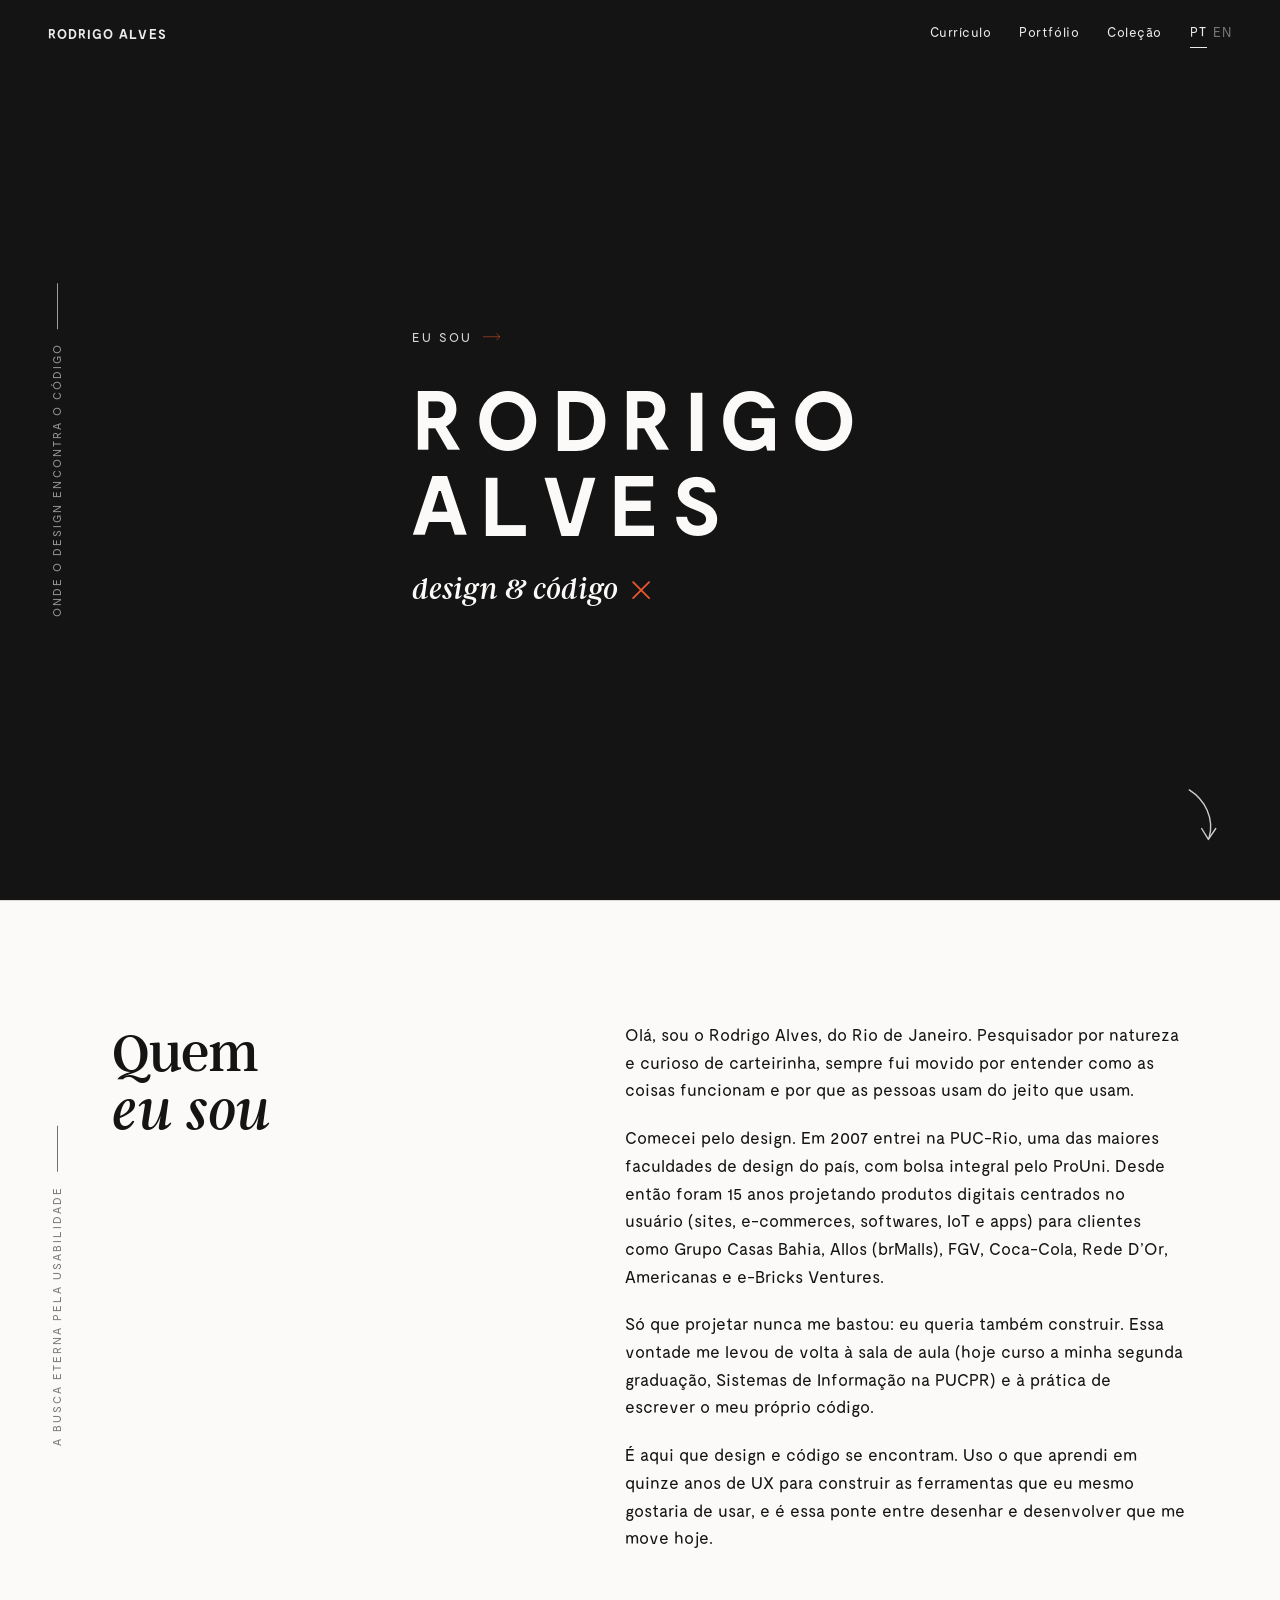
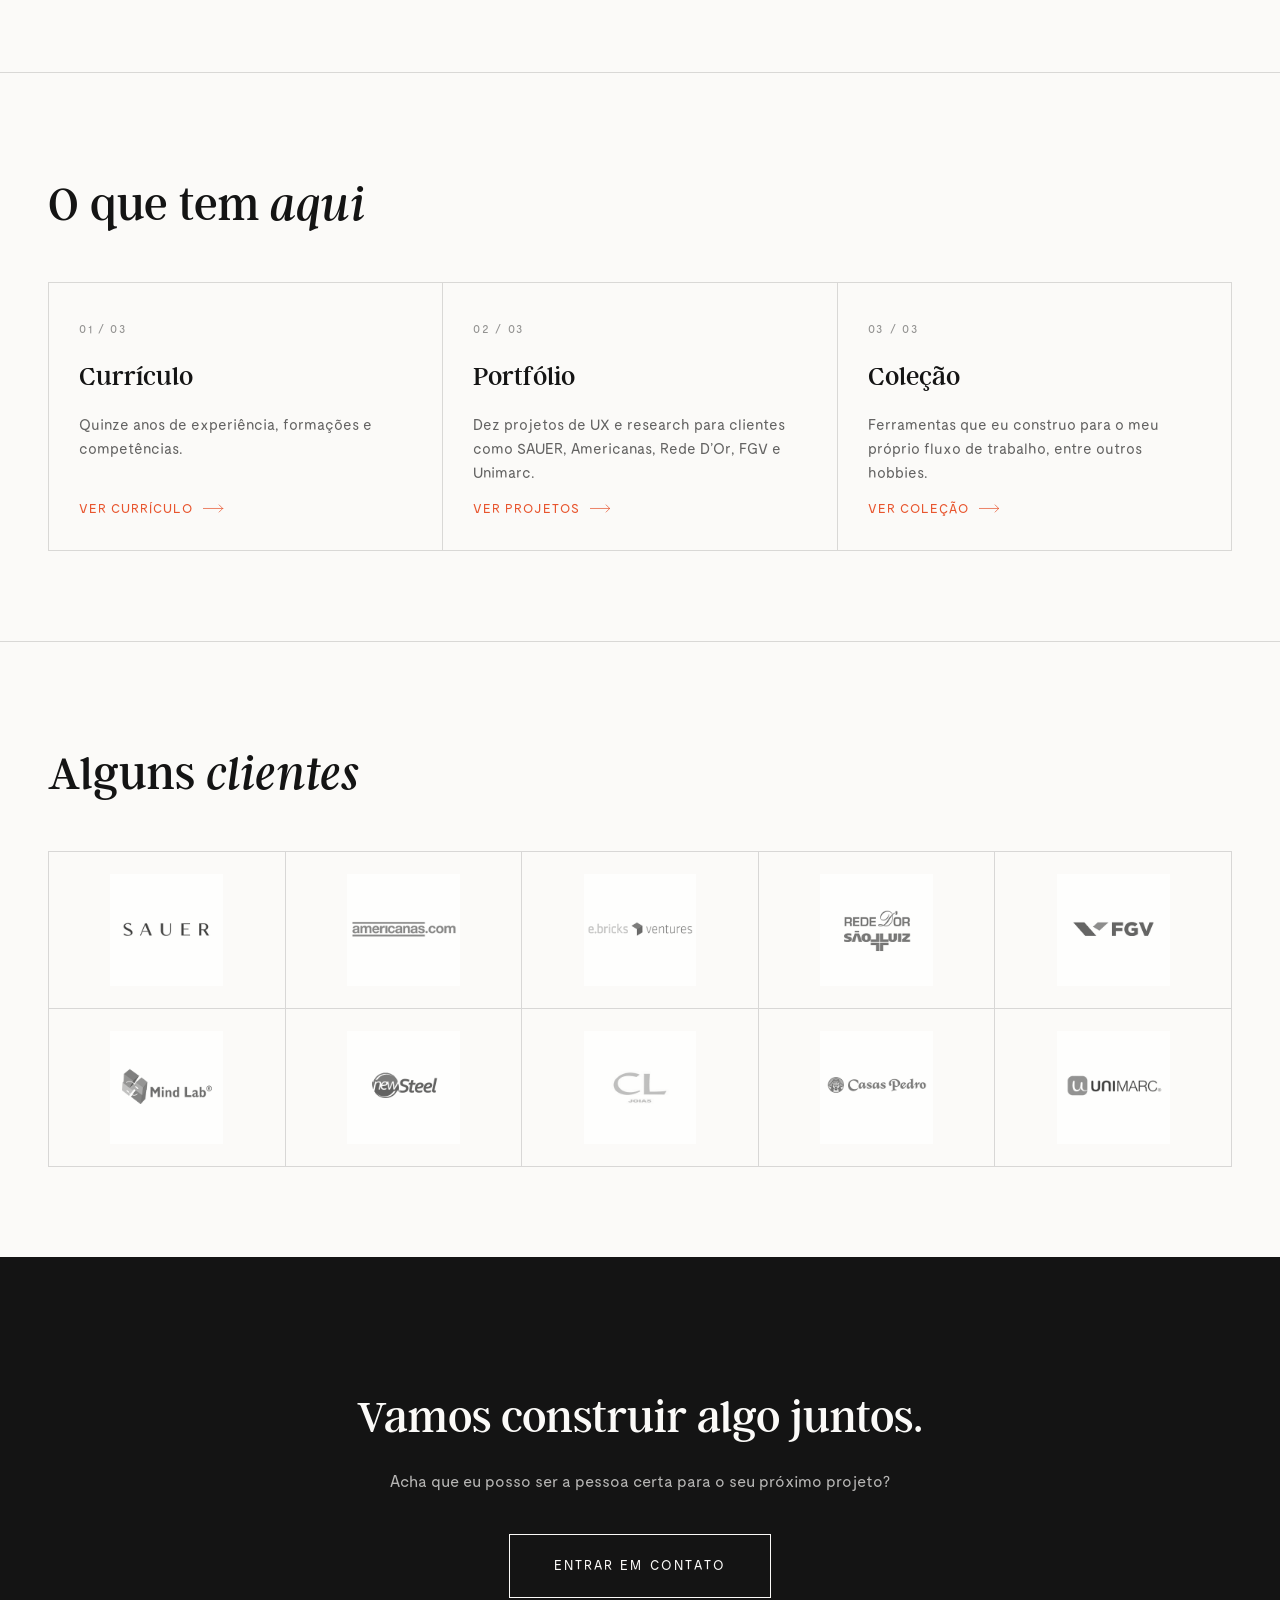
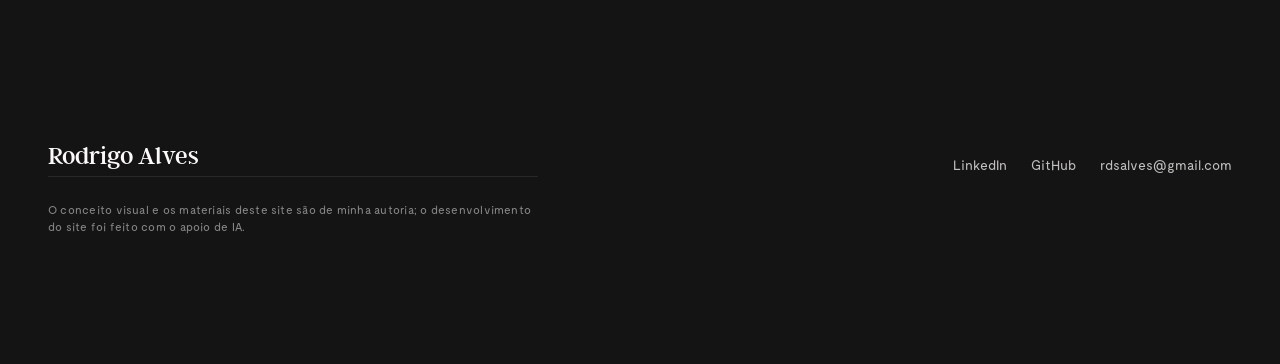
==== commit 1dce48d9: "Disclosure de IA: nota nos plugins e rodapé de autoria (bilingue) Regra da Apple Academy: sinalizar " ====
--- a/index.html
+++ b/index.html
@@ -161,6 +161,7 @@
           <a href="mailto:rdsalves@gmail.com">rdsalves@gmail.com</a>
         </div>
       </div>
+      <p class="ai-note" data-en="The visual concept and materials of this site are my own; the site's development was done with the help of AI.">O conceito visual e os materiais deste site são de minha autoria; o desenvolvimento do site foi feito com o apoio de IA.</p>
     </div>
   </footer>
 
--- a/assets/css/style.css
+++ b/assets/css/style.css
@@ -718,6 +718,18 @@
 
 .site-footer a:hover {
   opacity: 1;
+}
+
+/* nota de autoria/IA no rodapé (aparece nas 4 páginas) */
+.ai-note {
+  margin: 0 0 8px;
+  padding-top: 24px;
+  border-top: 1px solid var(--line-on-dark);
+  font-size: 0.72rem;
+  line-height: 1.5;
+  letter-spacing: 0.02em;
+  opacity: 0.5;
+  max-width: 70ch;
 }
 
 /* ---------- Reveal on scroll (progressive enhancement) ---------- */
